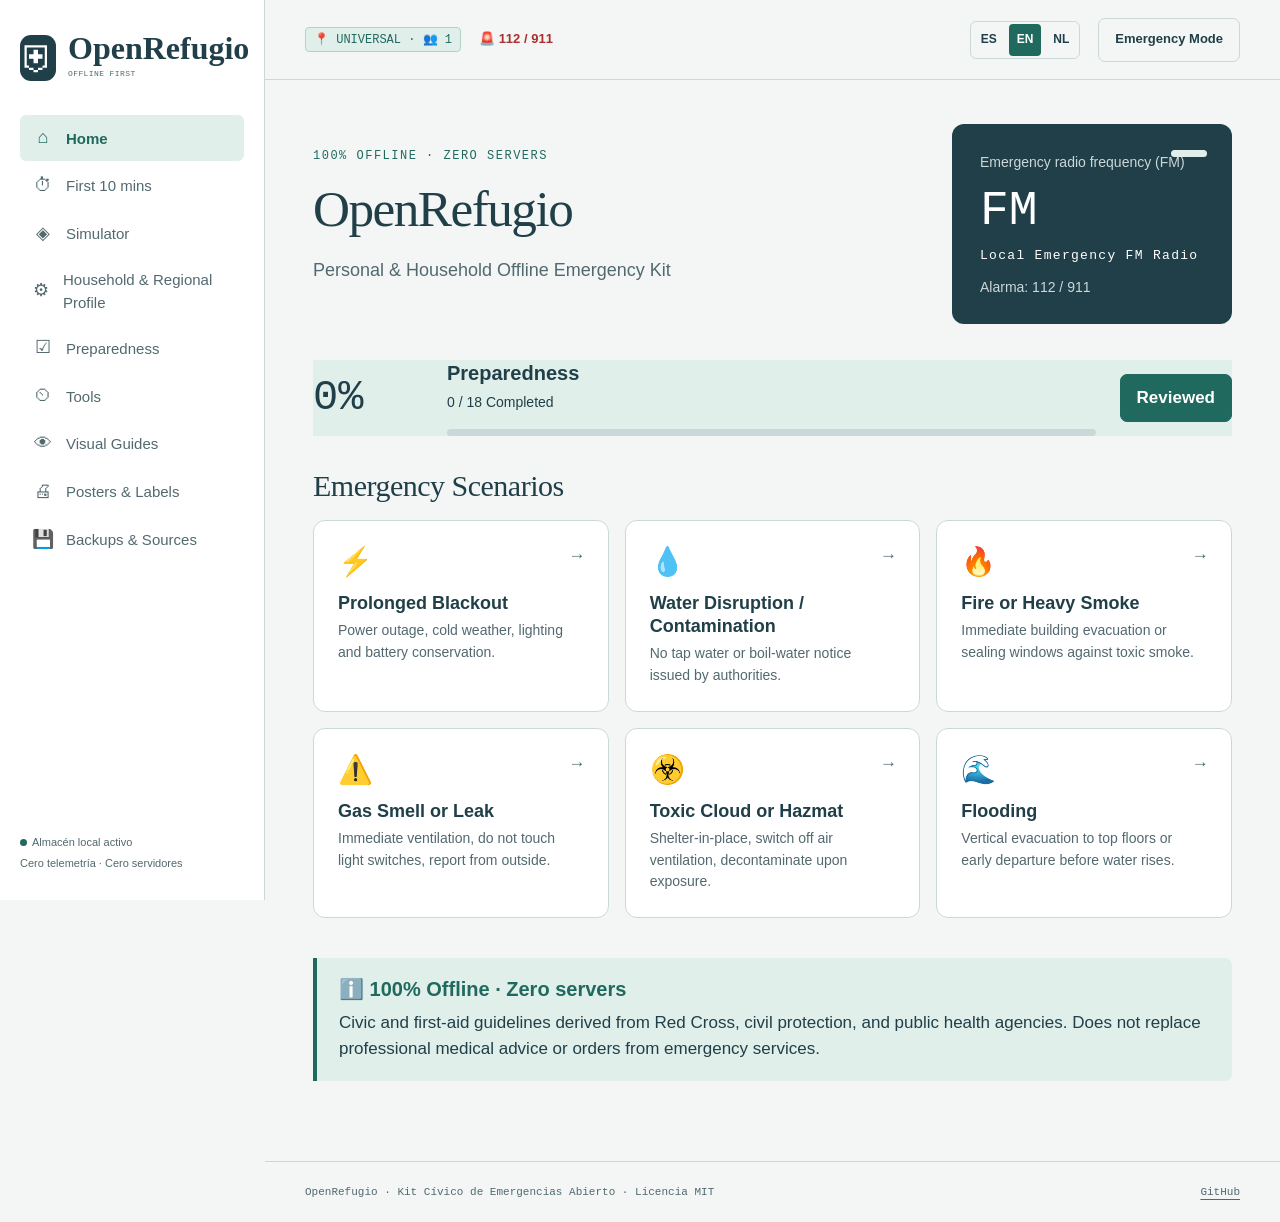
==== index.html @ eb7a2e1f "feat: initial commit for OpenRefugio offline emergency kit" ====
<!DOCTYPE html>
<html lang="es">
<head>
  <meta charset="UTF-8">
  <meta name="viewport" content="width=device-width, initial-scale=1.0">
  <meta name="description" content="OpenRefugio · Kit Personal y Familiar de Emergencias Offline. 100% estático, seguro y sin servidores.">
  <title>OpenRefugio · Kit de Emergencias Offline</title>
  <link rel="stylesheet" href="styles.css">
  <link rel="icon" type="image/svg+xml" href="icon.svg">
  <link rel="apple-touch-icon" href="icon-180.png">
  <link rel="manifest" href="manifest.webmanifest">
</head>
<body>
  <div class="sidebar">
    <a href="#inicio" class="brand">
      <div class="brand-icon">⛨</div>
      <div>
        <strong>OpenRefugio</strong>
        <small>OFFLINE FIRST</small>
      </div>
    </a>

    <nav id="navigation" aria-label="Navegación principal"></nav>

    <div class="sidebar-bottom">
      <div><span class="local-dot"></span>Almacén local activo</div>
      <small>Cero telemetría · Cero servidores</small>
    </div>
  </div>

  <div class="workspace">
    <header class="topbar" id="topbar"></header>
    <main id="main" role="main"></main>
    <footer>
      <div>OpenRefugio · Kit Cívico de Emergencias Abierto · Licencia MIT</div>
      <div><a href="https://github.com/zaswear/open-refugio" target="_blank" rel="noopener">GitHub</a></div>
    </footer>
  </div>

  <script src="i18n.js"></script>
  <script src="profile.js"></script>
  <script src="content.js"></script>
  <script src="herramientas.js"></script>
  <script src="app.js"></script>
  <script>
    if ('serviceWorker' in navigator) {
      window.addEventListener('load', () => {
        navigator.serviceWorker.register('sw.js').catch(() => {});
      });
    }
  </script>
</body>
</html>
---- styles.css ----
:root{--paper:#f3f6f5;--white:#fff;--ink:#203f49;--muted:#526970;--line:#cbd8d9;--teal:#20695e;--mint:#e1efea;--red:#aa302f;--red-bg:#fff0ed;--amber:#805413;--amber-bg:#fff5df;--radius:12px;--body:Calibri,'Segoe UI',Arial,sans-serif;--display:Georgia,'Times New Roman',serif;--mono:Consolas,'Courier New',monospace}
*{box-sizing:border-box}body{margin:0;background:var(--paper);color:var(--ink);font:17px/1.55 var(--body)}a{color:var(--teal);text-underline-offset:4px}button,input,select,textarea{font:inherit}button,a,input,select,textarea{-webkit-tap-highlight-color:transparent}button{cursor:pointer}button,a.button{min-height:44px;border:1px solid var(--line);border-radius:7px;padding:10px 16px;background:var(--white);color:var(--ink);text-decoration:none;font-weight:600}button:hover,a.button:hover{border-color:var(--teal);background:var(--mint)}:focus-visible{outline:3px solid var(--teal);outline-offset:4px}input,select,textarea{width:100%;min-height:46px;padding:10px 12px;border:1px solid var(--line);border-radius:7px;background:var(--white);color:var(--ink)}input[type=checkbox]{width:23px;min-height:23px;height:23px;accent-color:var(--teal);flex-shrink:0}input[type=file]{max-width:100%}textarea{resize:vertical;min-height:90px}label{display:block;font-size:15px;font-weight:600}small,.muted{color:var(--muted)}small{font-size:14px}h1,h2,h3,p{margin-top:0}h1{font:normal clamp(36px,4vw,56px)/1.08 var(--display);letter-spacing:-1.5px;margin-bottom:20px}h2{font:normal 30px/1.2 var(--display);letter-spacing:-.5px}h3{font-size:20px;line-height:1.3}p{margin-bottom:16px}li{margin-bottom:8px}ul,ol{padding-left:25px}.sidebar{position:fixed;inset:0 auto 0 0;width:265px;padding:28px 20px;background:var(--white);border-right:1px solid var(--line);display:flex;flex-direction:column;overflow:auto}.brand{display:flex;gap:12px;align-items:center;text-decoration:none;color:var(--ink);font:32px/1 var(--display);margin:4px 0 30px}.brand-icon{display:grid;place-items:center;background:var(--ink);color:var(--white);border-radius:11px;width:46px;height:46px;font:36px var(--body)}.brand small{display:block;font:8px/2.4 var(--mono);letter-spacing:.4px;white-space:nowrap}.mode-switch{display:flex;background:var(--paper);border:1px solid var(--line);border-radius:8px;padding:4px;margin-bottom:24px}.mode-switch button{font-size:13px;padding:7px 8px;flex:1;border:0;background:transparent;min-height:44px}.mode-switch button[aria-pressed=true]{background:var(--ink);color:var(--white)}.search-label{font-size:12px;color:var(--muted);margin-bottom:6px}#search{font-size:14px;margin-bottom:20px}.nav-label{font:11px var(--mono);letter-spacing:1.5px;color:var(--muted);margin:18px 12px 8px}.nav-link{display:flex;gap:12px;align-items:center;min-height:44px;padding:9px 12px;margin:2px 0;color:var(--muted);text-decoration:none;font-size:15px;border-radius:6px}.nav-link .symbol{font-size:18px;width:22px;text-align:center}.nav-link[aria-current=page]{color:var(--teal);background:var(--mint);font-weight:700}.nav-link:hover{background:var(--paper)}.sidebar-bottom{margin-top:auto;padding-top:30px;font-size:11px;color:var(--muted)}.sidebar-bottom small{display:block;font-size:11px;margin-top:4px}.local-dot{width:7px;height:7px;background:var(--teal);border-radius:50%;display:inline-block;margin-right:5px}.workspace{margin-left:265px}.topbar{height:80px;padding:0 40px;display:flex;justify-content:space-between;align-items:center;border-bottom:1px solid var(--line);font-size:13px;gap:12px}.topbar>div{display:flex;gap:18px;align-items:center}.quiet{background:transparent;font-size:13px}.call{display:inline-flex;align-items:center;min-height:44px;font-weight:700;color:var(--red);text-decoration:none;padding:11px 0;white-space:nowrap}main{max-width:1240px;min-height:80vh;padding:44px 48px 60px;margin:auto}.eyebrow{font:12px/1.5 var(--mono);letter-spacing:1.5px;text-transform:uppercase;color:var(--teal);margin-bottom:16px}.intro{max-width:660px;font-size:18px;color:var(--muted)}.hero{display:grid;grid-template-columns:minmax(0,1fr) 280px;gap:40px;align-items:center;margin-bottom:36px}.signal{background:var(--ink);color:var(--white);padding:25px 28px;border-radius:var(--radius);position:relative}.signal small{color:var(--line)}.signal strong{display:block;font:48px/1.1 var(--mono);margin:10px 0}.signal .frequency{font:13px var(--mono);letter-spacing:1.3px}.signal p{font-size:14px;margin:14px 0 0;color:var(--line)}.signal:before{content:'';position:absolute;width:36px;height:7px;top:26px;right:25px;background:var(--mint);border-radius:4px}.emergency-strip{display:flex;gap:24px;align-items:center;justify-content:space-between;background:var(--red-bg);border:1px solid #e5bcb4;border-radius:var(--radius);padding:24px;margin-bottom:34px}.emergency-strip h3{color:var(--red);margin-bottom:6px}.emergency-strip p{margin:0;font-size:15px}.primary,a.primary{background:var(--teal);border-color:var(--teal);color:var(--white)}.primary:hover,a.primary:hover{background:var(--ink);color:var(--white)}.danger-button,a.danger-button{background:var(--red);border-color:var(--red);color:var(--white);white-space:nowrap}.section-title{display:flex;justify-content:space-between;align-items:baseline;gap:20px;margin:32px 0 16px}.section-title h2{margin:0}.grid{display:grid;grid-template-columns:repeat(3,minmax(0,1fr));gap:16px}.grid.two{grid-template-columns:repeat(2,minmax(0,1fr))}.panel{background:var(--white);border:1px solid var(--line);border-radius:var(--radius);padding:24px;margin-bottom:20px;min-width:0}.grid .panel{margin:0}.scenario{display:block;text-decoration:none;color:var(--ink);min-height:152px;position:relative;transition:background .15s}.scenario:hover{background:var(--mint);border-color:var(--teal)}.scenario .symbol{display:block;font:28px var(--body);margin-bottom:14px}.scenario h3{font-size:18px;margin-bottom:5px}.scenario p{color:var(--muted);font-size:14px;margin:0;padding-right:10px}.scenario .arrow{position:absolute;top:22px;right:22px;color:var(--muted)}.readiness{display:grid;grid-template-columns:110px minmax(0,1fr) auto;align-items:center;gap:24px;background:var(--mint);border-color:#b3d1c7}.readiness strong{font:42px/1 var(--mono)}.readiness h3{margin:0 0 6px}.readiness p{font-size:14px;margin:0}.progress{height:7px;background:var(--line);border-radius:4px;overflow:hidden;margin-top:15px}.progress span{height:100%;display:block;background:var(--teal)}.actions{display:flex;gap:10px;align-items:center;flex-wrap:wrap;margin-top:20px}.warning{padding:18px 22px;border-left:4px solid var(--red);background:var(--red-bg);margin:20px 0;border-radius:0 7px 7px 0}.warning h3{color:var(--red);margin-bottom:8px}.warning p:last-child{margin:0}.info{background:var(--mint);border-left-color:var(--teal)}.info h3{color:var(--teal)}.amber{background:var(--amber-bg);border-left-color:var(--amber)}.steps{list-style:none;padding:0;counter-reset:step}.steps li{display:flex;gap:20px;padding:18px 0;border-bottom:1px solid var(--line);counter-increment:step;align-items:flex-start}.steps li:before{content:counter(step,decimal-leading-zero);font:22px var(--mono);color:var(--teal);width:35px;flex-shrink:0}.steps strong{display:block;margin-bottom:5px}.steps p{margin:0}.checkrow{display:flex;gap:14px;padding:14px 0;border-bottom:1px solid var(--line);font-weight:400;align-items:flex-start;cursor:pointer}.checkrow:last-child{border:0}.checkrow strong{display:block;font-weight:600}.checkrow small{display:block;font-weight:400}.checked strong{text-decoration:line-through;color:var(--muted)}.form-grid{display:grid;grid-template-columns:repeat(3,minmax(0,1fr));gap:20px}.field small{display:block;margin-top:5px}.field label{margin-bottom:6px}.wide{grid-column:1/-1}.stat{font:36px var(--mono);margin-bottom:7px}.stat small{font:15px var(--body)}.resource-line{display:flex;align-items:center;justify-content:space-between;gap:15px;border-bottom:1px solid var(--line);padding:12px 0}.resource-line:last-child{border:0}.resource-line strong{font-family:var(--mono)}.empty{padding:24px;background:var(--paper);border:1px dashed var(--line);border-radius:7px}.tag{display:inline-block;font:11px var(--mono);padding:5px 8px;border:1px solid var(--line);border-radius:4px;margin:0 5px 5px 0}.timeline{border-left:2px solid var(--line);padding-left:25px}.timeline>div{padding:0 0 25px;position:relative}.timeline>div:before{content:'';position:absolute;left:-31px;top:6px;height:10px;width:10px;border-radius:50%;background:var(--teal)}.timeline h3{margin-bottom:7px}.timeline p{margin:0}.source{font-size:13px;color:var(--muted);margin:20px 0 0}.source a{overflow-wrap:anywhere}details{background:var(--white);border:1px solid var(--line);border-radius:8px;margin:12px 0}summary{padding:18px 22px;font-weight:700;cursor:pointer;min-height:52px}details .detail{padding:0 22px 22px}details .detail p:last-child{margin:0}.phrase{padding:17px 0;border-bottom:1px solid var(--line)}.phrase strong{display:block;font-size:22px}.phrase span{display:block;color:var(--muted)}.phrase small{font-size:15px}.message{font:17px/1.8 var(--mono);background:var(--paper);padding:20px;border-radius:7px;overflow-wrap:anywhere}table{width:100%;border-collapse:collapse;font-size:15px}th,td{text-align:left;border-bottom:1px solid var(--line);padding:12px 8px;overflow-wrap:anywhere}.table-wrap{overflow:auto}footer{display:flex;justify-content:space-between;flex-wrap:wrap;gap:18px;border-top:1px solid var(--line);padding:24px 40px;font:11px var(--mono);color:var(--muted)}footer a{color:var(--muted)}.notice{position:fixed;bottom:20px;left:50%;transform:translateX(-50%);max-width:calc(100% - 30px);padding:16px 24px;background:var(--ink);color:var(--white);border-radius:8px;box-shadow:0 5px 20px #203f4930;z-index:100;font-size:15px}.skip{position:fixed;top:-100px;left:20px;z-index:200;background:white;padding:15px}.skip:focus{top:10px}[hidden]{display:none!important}body.emergency main{font-size:21px}body.emergency .steps{font-size:23px}body.emergency .scenario h3{font-size:23px}body.emergency .scenario{min-height:180px}body.emergency .mode-switch button[aria-pressed=true]{background:var(--red)}.contact-card h3{margin-bottom:6px}.contact-card p{white-space:pre-wrap;overflow-wrap:anywhere}.contact-card a{font-family:var(--mono)}
@media(min-width:1500px){main{padding-top:60px}.grid{gap:20px}}
@media(max-width:1100px){.sidebar{width:230px;padding:24px 15px}.workspace{margin-left:230px}main{padding:32px 28px}.hero{grid-template-columns:1fr 220px;gap:22px}.signal{padding:22px}.topbar{padding:0 28px}.form-grid{grid-template-columns:repeat(2,minmax(0,1fr))}.grid{grid-template-columns:repeat(2,minmax(0,1fr))}.readiness{grid-template-columns:90px 1fr}.readiness .button{grid-column:2}.emergency-strip{align-items:flex-start}}
@media(max-width:760px){.sidebar{position:relative;width:100%;padding:20px;overflow:visible;border-right:0;border-bottom:1px solid var(--line)}.brand{margin:0 0 20px}.sidebar-bottom{display:none}.mode-switch{position:absolute;right:18px;top:23px;margin:0;max-width:220px}.search-label{margin-top:8px}#search{margin-bottom:10px}#navigation{display:flex;overflow:auto;gap:6px;padding:4px 0;max-width:100%}.nav-label{display:none}.nav-link{white-space:nowrap;flex-shrink:0;border:1px solid var(--line);font-size:14px;padding:7px 10px}.workspace{margin:0}.topbar{height:auto;min-height:64px;padding:12px 20px;flex-wrap:wrap}.topbar>div{gap:14px}.topbar .quiet{font-size:12px;padding:7px 10px}main{padding:30px 20px 40px}.hero{grid-template-columns:1fr;gap:20px}.signal{display:grid;grid-template-columns:1fr auto;gap:0 20px}.signal strong{grid-column:2;grid-row:1/4;margin:12px 0;font-size:36px}.signal:before{display:none}.signal p{grid-column:1/-1;margin-top:10px}.emergency-strip{display:block;padding:20px}.emergency-strip .button{display:inline-block;margin-top:18px}.grid,.grid.two{grid-template-columns:1fr 1fr;gap:12px}.scenario{padding:19px;min-height:180px}.panel{padding:20px}.form-grid{grid-template-columns:1fr 1fr;gap:15px}.readiness{gap:14px}.section-title{align-items:flex-start}.section-title small{font-size:12px}.section-title h2{font-size:26px}footer{padding:24px 20px}.intro{font-size:17px}body.emergency .grid{grid-template-columns:1fr}.actions .button{flex-grow:1;text-align:center}}
@media(max-width:440px){.mode-switch{position:static;max-width:none;margin-bottom:14px}.sidebar .brand{margin-bottom:16px}.form-grid{grid-template-columns:1fr}.grid.two{grid-template-columns:1fr}.hero h1{font-size:40px}.readiness{grid-template-columns:75px 1fr}.topbar #breadcrumb{display:none}.topbar>div{width:100%;justify-content:space-between}.grid .scenario p{font-size:13px}.grid .scenario h3{font-size:17px}}
@media(prefers-reduced-motion:reduce){*{transition:none!important;scroll-behavior:auto!important}}
@media print{body{background:white;color:#000;font-size:12pt}.sidebar,.topbar,footer,.actions,.notice,.skip,.no-print{display:none!important}.workspace{margin:0}main{padding:0;max-width:none;min-height:0}.grid,.grid.two,.hero{display:block}.panel,.signal,.warning{background:white;color:#000;border:1px solid #777;break-inside:avoid;margin:10px 0}.signal p,.signal small{color:#000}h1{font-size:30pt}h2{font-size:20pt}details .detail{display:block}details{break-inside:avoid}a{color:#000}input,textarea{border:1px solid #777}.checkrow input{appearance:none}.checkrow input:after{content:'☐'}.checkrow input:checked:after{content:'☑'}body.emergency main{font-size:12pt}}

/* Mapa vectorial local. No captura el scroll táctil ni requiere librerías. */
.map-toolbar{display:flex;flex-wrap:wrap;gap:8px;align-items:center;margin-bottom:16px}.map-toolbar label{margin-left:8px}.map-toolbar select{width:auto;max-width:100%}.map-canvas{overflow:hidden;border:1px solid var(--line);border-radius:8px;background:var(--paper);aspect-ratio:1.36}.map-canvas svg{display:block;width:100%;height:100%}.map-street-labels text{font:10px var(--body);fill:var(--muted);paint-order:stroke;stroke:var(--paper);stroke-width:3;stroke-linejoin:round}.map-poi-label{font:600 14px var(--body);fill:var(--ink);paint-order:stroke;stroke:var(--white);stroke-width:4;stroke-linejoin:round}.map-north{font:20px var(--mono);fill:var(--ink)}.map-toolbar button[aria-pressed=true]{background:var(--teal);color:var(--white)}
@media(max-width:760px){.map-canvas{aspect-ratio:1}.map-toolbar{gap:6px}.map-toolbar button{font-size:14px;padding:9px 12px}.map-canvas .map-poi-label{font-size:17px}}
@media print{.map-canvas{max-height:180mm;break-inside:avoid}.map-toolbar{display:none}.map-canvas svg{width:100%}}


/* Centro de control y accesibilidad avanzada */
.readiness-grid{display:grid;grid-template-columns:repeat(4,minmax(0,1fr));gap:10px;margin-top:20px}.readiness-chip{border:1px solid var(--line);padding:12px;border-radius:7px;color:var(--muted)}.readiness-chip b{margin-right:7px}.readiness-chip.done{background:var(--mint);color:var(--ink);border-color:var(--teal)}.inventory-row{display:grid;grid-template-columns:minmax(0,1fr) auto auto;gap:12px;align-items:center;padding:13px 0;border-bottom:1px solid var(--line)}.inventory-row small{display:block}.tag.expired{color:var(--red);border-color:var(--red);background:var(--red-bg)}.qr-output svg{display:block;max-width:420px;width:100%;height:auto;background:#fff;padding:12px;margin:20px 0}.qr-output path{fill:#000}.high-contrast{--paper:#fff;--white:#fff;--ink:#000;--muted:#222;--line:#444;--teal:#005c4b;--mint:#e5fff8;--red:#850000;--red-bg:#fff0f0}.high-contrast button,.high-contrast input,.high-contrast select,.high-contrast textarea{border-width:2px}.simple-language .source,.simple-language .muted,.simple-language small{display:none}.simple-language .panel{padding:28px}.simple-language main{max-width:950px}html[data-font=large]{font-size:112.5%}html[data-font=xlarge]{font-size:125%}html[data-font=large] body,html[data-font=xlarge] body{font-size:1rem}.print-section-picker{display:flex;gap:8px;flex-wrap:wrap}
@media(max-width:760px){.readiness-grid{grid-template-columns:1fr 1fr}.inventory-row{grid-template-columns:1fr auto}.inventory-row button{grid-column:1/-1}.qr-output svg{max-width:100%}}
@media print{.readiness-grid{grid-template-columns:repeat(4,1fr)}.qr-output svg{max-width:70mm}}


/* Navegación progresiva: seis áreas, contexto, favoritos y recientes. */
.area-nav-link{align-items:flex-start;padding:12px}.area-nav-link>span:last-child{min-width:0}.area-nav-link strong{display:block;color:inherit;font-size:15px}.area-nav-link small{display:block;font-size:11px;line-height:1.35;margin-top:2px;font-weight:400}.all-content-link{display:flex;justify-content:space-between;margin:14px 10px;padding:12px 2px;border-top:1px solid var(--line);color:var(--muted);font-size:13px;text-decoration:none}.area-grid{display:grid;grid-template-columns:repeat(3,minmax(0,1fr));gap:12px;margin-bottom:28px}.area-tile{display:grid;grid-template-columns:38px 1fr;gap:2px 12px;align-items:start;border:1px solid var(--line);border-radius:var(--radius);padding:18px;text-decoration:none;color:var(--ink);background:var(--white)}.area-tile:hover{border-color:var(--teal);background:var(--mint)}.area-tile>span{grid-row:1/3;font-size:25px;color:var(--teal)}.area-tile strong{font-size:17px}.area-tile small{line-height:1.35}.area-hero{display:flex;align-items:center;justify-content:space-between;gap:20px;background:var(--ink);color:var(--white);border-radius:var(--radius);padding:20px 24px;margin:26px 0}.area-hero>div{display:flex;align-items:center;gap:14px}.area-hero p{margin:0}.area-hero-icon{font-size:32px}.area-featured{display:grid;grid-template-columns:repeat(3,minmax(0,1fr));gap:12px}.area-card{display:grid;grid-template-columns:auto 1fr auto;gap:12px;align-items:center;padding:18px;border:1px solid var(--line);border-radius:8px;color:var(--ink);text-decoration:none;min-height:112px}.area-card:hover,.content-row:hover{background:var(--mint);border-color:var(--teal)}.area-card-icon{display:grid;place-items:center;width:34px;height:34px;border-radius:50%;background:var(--mint);color:var(--teal);font-size:19px;flex:none}.area-card strong,.content-row strong{display:block}.area-card small,.content-row small{display:block;line-height:1.35;margin-top:3px}.area-card-arrow{color:var(--teal);font-size:20px}.content-list,.scenario-list{display:grid;grid-template-columns:1fr 1fr;gap:0 22px}.content-row{display:grid;grid-template-columns:auto minmax(0,1fr) auto;gap:12px;align-items:center;padding:14px 8px;border-bottom:1px solid var(--line);color:var(--ink);text-decoration:none}.quick-strip{display:flex;align-items:center;gap:8px;flex-wrap:wrap;margin:12px 0}.quick-strip>strong{font-size:13px;margin-right:4px}.quick-strip a{display:inline-block;padding:7px 10px;border:1px solid var(--line);border-radius:20px;text-decoration:none;background:var(--white);font-size:13px}.page-context{display:flex;align-items:center;gap:8px;color:var(--muted);font-size:13px;margin-bottom:14px;flex-wrap:wrap}.page-context a{text-decoration:none}.page-context button{min-height:34px;padding:5px 10px;margin-left:auto;font-size:12px}.related-links{display:flex;gap:10px;align-items:center;flex-wrap:wrap;border-top:1px solid var(--line);margin-top:36px;padding-top:20px;font-size:13px}.related-links a{padding:7px 10px;background:var(--white);border:1px solid var(--line);border-radius:18px;text-decoration:none}.mobile-tabs,.mobile-sheet{display:none}
@media(max-width:900px){.area-grid,.area-featured{grid-template-columns:1fr 1fr}.content-list,.scenario-list{grid-template-columns:1fr}}
@media(max-width:760px){body{padding-bottom:72px}.sidebar #navigation{display:none}.sidebar .search-label,#search{display:block}.area-grid,.area-featured{grid-template-columns:1fr}.area-hero{align-items:flex-start}.area-hero .button{white-space:nowrap}.organized-home{margin-top:24px}.mobile-tabs{position:fixed;display:grid;grid-template-columns:repeat(5,1fr);left:0;right:0;bottom:0;z-index:140;background:var(--white);border-top:1px solid var(--line);padding:6px max(4px,env(safe-area-inset-right)) calc(6px + env(safe-area-inset-bottom)) max(4px,env(safe-area-inset-left));box-shadow:0 -8px 22px #203f4914}.mobile-tabs a,.mobile-tabs button{display:flex;flex-direction:column;justify-content:center;align-items:center;min-width:0;min-height:54px;padding:4px;border:0;background:transparent;color:var(--ink);font-size:11px;text-decoration:none}.mobile-tabs span{font-size:18px;line-height:1.1}.mobile-sheet{display:block;position:fixed;left:12px;right:12px;bottom:76px;z-index:150;background:var(--white);border:1px solid var(--line);border-radius:16px;padding:14px;box-shadow:0 15px 45px #203f4940}.mobile-sheet[hidden]{display:none}.mobile-sheet-head{display:flex;align-items:center;justify-content:space-between;padding:4px 4px 10px}.mobile-sheet-head button{min-height:40px;padding:5px 12px}.mobile-sheet>a{display:grid;grid-template-columns:32px 1fr;gap:1px 10px;padding:13px 8px;border-top:1px solid var(--line);text-decoration:none;color:var(--ink)}.mobile-sheet>a>span{grid-row:1/3;font-size:21px}.mobile-sheet>a small{line-height:1.3}.page-context button{margin-left:0}.related-links{align-items:flex-start}.content-row{padding-left:0;padding-right:0}}
@media(max-width:440px){.area-hero{display:block}.area-hero .button{display:inline-block;margin-top:16px}.area-tile{padding:15px}.mobile-tabs a,.mobile-tabs button{font-size:10px}}
@media print{.organized-home,.area-hero,.related-links,.mobile-tabs,.mobile-sheet{display:none!important}}

.official-shelter-status{display:flex;justify-content:space-between;gap:15px;align-items:center;padding:14px 16px;margin-bottom:18px;border:1px solid var(--amber);border-radius:8px;background:var(--amber-bg)}.official-shelter-status strong{color:var(--amber)}.official-shelter-status span{font:12px var(--mono);white-space:nowrap}@media(max-width:600px){.official-shelter-status{display:block}.official-shelter-status span{display:block;margin-top:5px}}


/* Guías visuales raster: imágenes locales WebP, nunca recursos remotos. */
.raster-guide-grid{display:grid;grid-template-columns:repeat(3,minmax(0,1fr));gap:18px}.raster-guide{background:var(--white);border:1px solid var(--line);border-radius:var(--radius);overflow:hidden;break-inside:avoid}.raster-guide img{display:block;width:100%;height:auto;aspect-ratio:1;object-fit:cover;background:#f5f0e7}.raster-guide>div{padding:18px}.raster-guide h3{margin:8px 0}.raster-guide p{font-size:14px}.guide-dont{padding-top:11px;border-top:1px solid var(--line);color:var(--red)}.raster-guide-grid.contextual{grid-template-columns:repeat(auto-fit,minmax(220px,1fr))}.context-raster-guides .raster-guide>div{padding:14px}.context-raster-guides .raster-guide p{font-size:13px}@media(max-width:900px){.raster-guide-grid{grid-template-columns:repeat(2,minmax(0,1fr))}}@media(max-width:520px){.raster-guide-grid,.raster-guide-grid.contextual{grid-template-columns:1fr}.raster-guide{display:grid;grid-template-columns:120px minmax(0,1fr)}.raster-guide img{height:100%;min-height:150px}.raster-guide>div{padding:14px}}@media print{.raster-guide-grid{grid-template-columns:repeat(2,1fr);gap:8mm}.raster-guide img{max-height:65mm}.raster-guide>div{padding:4mm}.context-raster-guides{display:none!important}}

/* Carteles A4 y etiquetas térmicas */
.poster-controls{display:grid;grid-template-columns:1.2fr 1fr 1fr;gap:18px}.poster-preview{margin:28px auto 20px;max-width:820px}.poster-preview-label{display:flex;justify-content:space-between;font:12px var(--mono);letter-spacing:1px;color:var(--muted);margin-bottom:8px}.print-poster{--poster-accent:#20695e;background:#fff;color:#111;border:2px solid #111;overflow:hidden;display:grid;grid-template-columns:1fr;grid-template-rows:60% 1fr;width:100%;aspect-ratio:210/297;box-shadow:0 10px 35px #203f4920}.poster-visual{min-width:0;background:#e8efec;display:grid;place-items:center;overflow:hidden;border-bottom:3px solid var(--poster-accent)}.poster-visual img{width:100%;height:100%;object-fit:contain;object-position:center}.poster-copy{padding:3.5% 5% 4%;display:flex;flex-direction:column;min-width:0}.poster-language{padding:0 0 4%;margin:0 0 4%;border-bottom:2px solid #111}.poster-language>span{display:block;font:700 12px var(--mono);letter-spacing:1.5px;text-transform:uppercase;margin-bottom:10px;color:var(--poster-accent)}.poster-language h2{font:900 clamp(24px,3vw,45px)/.98 var(--body);letter-spacing:-1.5px;margin:0 0 14px;text-transform:uppercase}.poster-language p{font-size:clamp(14px,1.45vw,21px);line-height:1.3;margin:0 0 10px}.poster-language strong{font-size:clamp(13px,1.2vw,18px);line-height:1.3}.poster-language:last-of-type{border-bottom:0}.poster-footer{margin-top:auto;border-top:3px solid #111;padding-top:10px;display:flex;justify-content:space-between;gap:14px;font:11px/1.25 var(--mono);color:#111}.poster-red{--poster-accent:#9f2424}.poster-amber{--poster-accent:#78500d}.poster-mono .poster-visual img,.poster-small .poster-visual img,.poster-large .poster-visual img{filter:grayscale(1) contrast(1.6)}.poster-mono{--poster-accent:#000}.poster-columns .poster-copy{display:grid;grid-template-columns:repeat(3,1fr);gap:6mm;align-content:start}.poster-columns .poster-language{border:0;margin:0;padding:0}.poster-columns .poster-footer{grid-column:1/-1}.poster-a4h{aspect-ratio:297/210;grid-template-columns:70.7% 1fr;grid-template-rows:1fr}.poster-a4h .poster-visual{border-bottom:0;border-right:3px solid var(--poster-accent)}.poster-a4h .poster-language h2{font-size:clamp(18px,2.4vw,36px)}.poster-a4h .poster-language p{font-size:clamp(12px,1.2vw,17px)}.poster-a4h .poster-language strong{font-size:clamp(11px,1.05vw,15px)}.poster-large{aspect-ratio:101.6/152.4;grid-template-rows:50% 1fr}.poster-large .poster-copy{padding:3mm 4mm}.poster-large .poster-language>span{font-size:clamp(6px,.9vw,10px);margin-bottom:2px}.poster-large .poster-language h2{font-size:clamp(14px,2.6vw,34px);line-height:1;letter-spacing:-.5px;margin-bottom:4px}.poster-large .poster-language p{font-size:clamp(9px,1.5vw,17px);font-weight:700;line-height:1.15;margin:0 0 4px}.poster-large .poster-language strong{font-size:clamp(8px,1.2vw,14px);font-weight:800}.poster-large .poster-footer{padding-top:3px;border-top:1px solid #000;font-size:clamp(6px,.7vw,9px)}.poster-small{grid-template-columns:39% 61%;box-shadow:0 5px 20px #203f4920}.poster-small .poster-visual{border-bottom:0;border-right:2px solid var(--poster-accent)}.poster-small .poster-copy{padding:4%}.poster-small .poster-language{border:0;margin:0;padding:0}.poster-small .poster-language>span{font-size:clamp(6px,.9vw,10px);margin-bottom:2px;color:#000}.poster-small .poster-language h2{font-size:clamp(12px,2.4vw,26px);line-height:.95;letter-spacing:-.5px;margin-bottom:4px}.poster-small .poster-language p{font-size:clamp(8px,1.25vw,13px);font-weight:700;line-height:1.05;margin:0}.poster-small .poster-language strong{display:none}.poster-small .poster-footer{padding-top:3px;border-top:1px solid #000;font-size:clamp(5px,.7vw,8px)}.poster-small .poster-footer span{display:none}.poster-tiny .poster-footer{display:none}#poster-print-root[data-mode=all] .print-poster{margin-bottom:24px}
@media(max-width:760px){.poster-controls{grid-template-columns:1fr}.print-poster{grid-template-columns:1fr;grid-template-rows:auto 1fr;aspect-ratio:auto}.poster-a4 .poster-visual,.poster-large .poster-visual{aspect-ratio:1.45}.poster-a4h{grid-template-columns:1fr;grid-template-rows:auto 1fr}.poster-a4h .poster-visual{aspect-ratio:1.6;border-right:0;border-bottom:3px solid var(--poster-accent)}.poster-columns .poster-copy{grid-template-columns:1fr}.poster-copy{padding:24px}.poster-language h2{font-size:28px}.poster-language p{font-size:16px}.poster-small{grid-template-columns:39% 61%}.poster-small .poster-visual{aspect-ratio:auto}.poster-small .poster-copy{padding:4%}.poster-small .poster-language h2{font-size:clamp(12px,4.2vw,18px)}.poster-small .poster-language p{font-size:clamp(8px,2.4vw,11px)}}
@media print{body.poster-printing{padding-bottom:0!important}body.poster-printing .sidebar,body.poster-printing .topbar,body.poster-printing .workspace>footer,body.poster-printing #main>*:not(.poster-preview),body.poster-printing .poster-preview>.poster-preview-label{display:none!important}body.poster-printing .workspace,body.poster-printing main{margin:0!important;padding:0!important;width:auto!important;max-width:none!important}body.poster-printing .poster-preview{margin:0!important;max-width:none!important}body.poster-printing #poster-print-root{display:block!important}body.poster-printing .print-poster{box-shadow:none;border:0;break-after:page;page-break-after:always}body.poster-printing .print-poster:last-child{break-after:auto;page-break-after:auto}body.poster-printing .poster-copy{padding:6mm}body.poster-printing .poster-language h2{font-size:28pt}body.poster-printing .poster-language p{font-size:13pt}body.poster-printing .poster-language strong{font-size:11pt}body.poster-printing .print-poster:not(.poster-tiny) .poster-footer{display:flex!important}body.poster-printing .poster-tiny .poster-footer{display:none!important}body.poster-printing .poster-a4h .poster-language h2{font-size:20pt}body.poster-printing .poster-a4h .poster-language p{font-size:11pt}body.poster-printing .poster-a4h .poster-language strong{font-size:9.5pt}body.poster-printing .poster-a4.poster-columns .poster-copy{padding:5mm 6mm;gap:6mm}body.poster-printing .poster-a4.poster-columns .poster-language h2{font-size:24pt}body.poster-printing .poster-a4.poster-columns .poster-language p{font-size:12pt}body.poster-printing .poster-a4.poster-columns .poster-language strong{font-size:11pt}body.poster-printing .poster-large .poster-copy{padding:3mm;gap:3mm}body.poster-printing .poster-large .poster-language>span{font-size:8pt}body.poster-printing .poster-large .poster-language h2{font-size:18pt}body.poster-printing .poster-large .poster-language p{font-size:12pt;font-weight:700}body.poster-printing .poster-large .poster-language strong{font-size:12pt;font-weight:800}body.poster-printing .poster-large .poster-footer{font-size:7pt}body.poster-printing .poster-small{grid-template-columns:39% 61%}body.poster-printing .poster-small .poster-copy{padding:1.5mm}body.poster-printing .poster-small .poster-language>span{font-size:var(--ps-span,7pt);margin-bottom:1mm}body.poster-printing .poster-small .poster-language h2{font-size:var(--ps-title,13pt);margin-bottom:1mm}body.poster-printing .poster-small .poster-language p{font-size:var(--ps-p,8.5pt);font-weight:700}body.poster-printing .poster-small .poster-footer{font-size:var(--ps-foot,6pt);padding-top:.7mm}}

/* Language Selector & Profile Styling */
.lang-picker{display:flex;gap:4px;background:var(--paper);border:1px solid var(--line);border-radius:6px;padding:2px}
.lang-btn{font-size:12px;font-weight:700;padding:4px 8px;border:0;background:transparent;border-radius:4px;min-height:32px;cursor:pointer}
.lang-btn[aria-pressed=true]{background:var(--teal);color:var(--white)}
.profile-badge{display:inline-flex;align-items:center;gap:6px;font:12px var(--mono);background:var(--mint);color:var(--teal);padding:4px 8px;border-radius:4px;border:1px solid #b3d1c7}
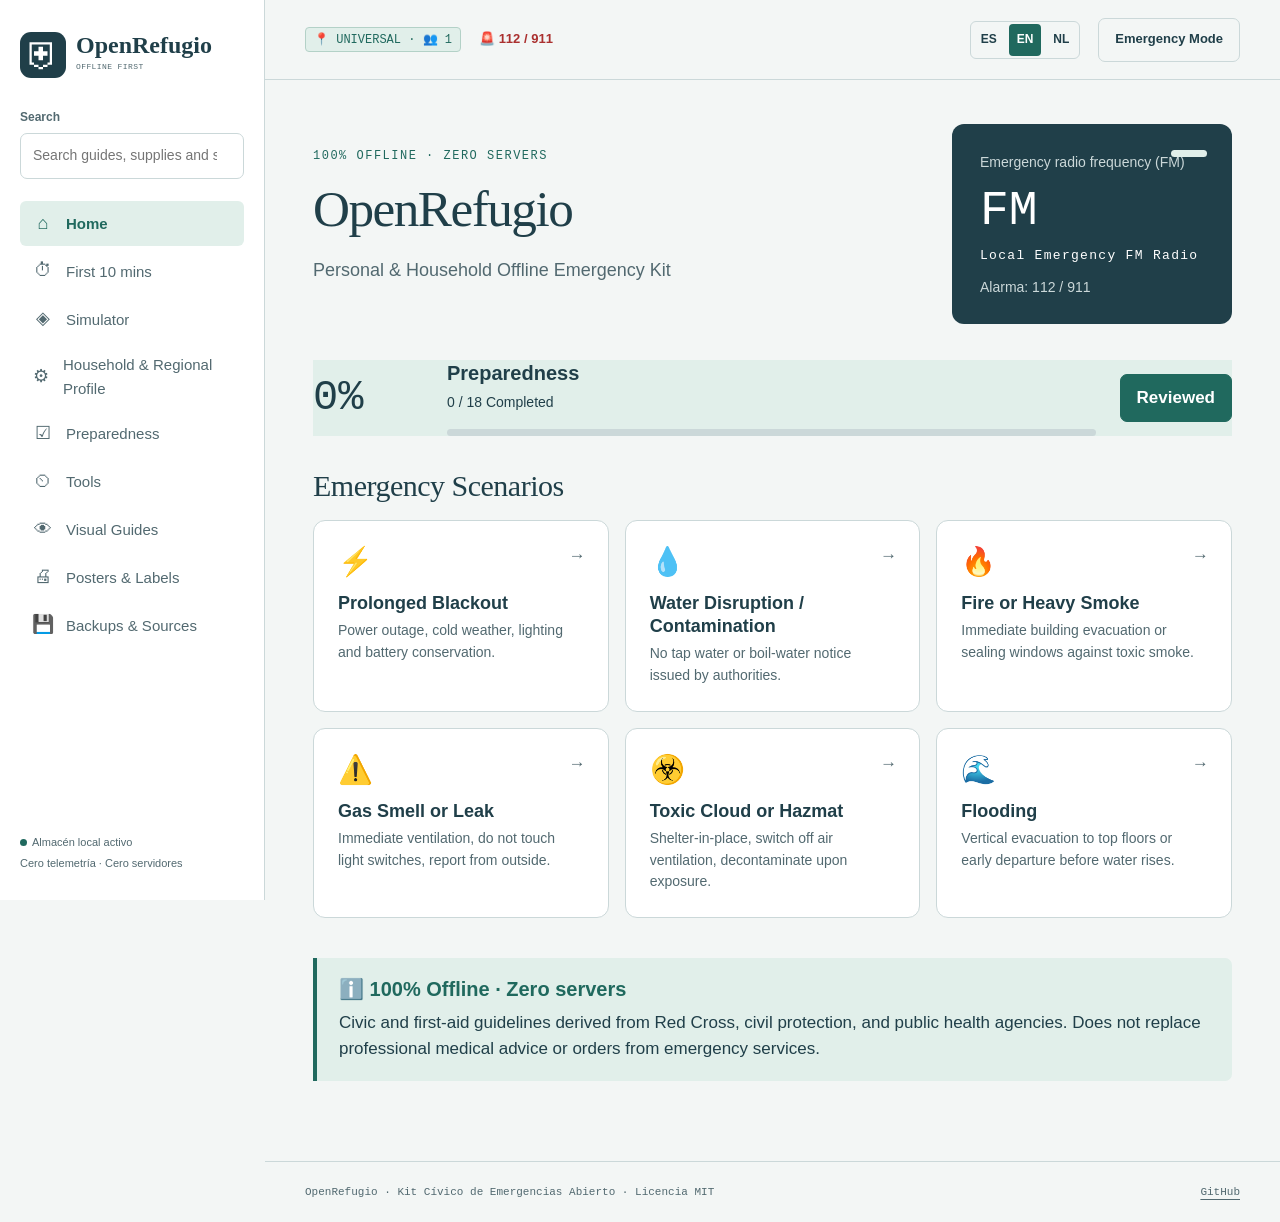
==== commit 610d1d58: "feat: buscador en la barra lateral (rutas, escenarios, guías, herramientas y carteles) - Input de bú" ====
--- a/index.html
+++ b/index.html
@@ -20,6 +20,10 @@
       </div>
     </a>
 
+    <label class="search-label" for="search" id="search-label">Buscar</label>
+    <input id="search" type="search" autocomplete="off">
+    <div id="search-results" class="search-results" hidden></div>
+
     <nav id="navigation" aria-label="Navegación principal"></nav>
 
     <div class="sidebar-bottom">
@@ -41,6 +45,7 @@
   <script src="profile.js"></script>
   <script src="content.js"></script>
   <script src="herramientas.js"></script>
+  <script src="posters.js"></script>
   <script src="app.js"></script>
   <script>
     if ('serviceWorker' in navigator) {
--- a/styles.css
+++ b/styles.css
@@ -1,5 +1,5 @@
 :root{--paper:#f3f6f5;--white:#fff;--ink:#203f49;--muted:#526970;--line:#cbd8d9;--teal:#20695e;--mint:#e1efea;--red:#aa302f;--red-bg:#fff0ed;--amber:#805413;--amber-bg:#fff5df;--radius:12px;--body:Calibri,'Segoe UI',Arial,sans-serif;--display:Georgia,'Times New Roman',serif;--mono:Consolas,'Courier New',monospace}
-*{box-sizing:border-box}body{margin:0;background:var(--paper);color:var(--ink);font:17px/1.55 var(--body)}a{color:var(--teal);text-underline-offset:4px}button,input,select,textarea{font:inherit}button,a,input,select,textarea{-webkit-tap-highlight-color:transparent}button{cursor:pointer}button,a.button{min-height:44px;border:1px solid var(--line);border-radius:7px;padding:10px 16px;background:var(--white);color:var(--ink);text-decoration:none;font-weight:600}button:hover,a.button:hover{border-color:var(--teal);background:var(--mint)}:focus-visible{outline:3px solid var(--teal);outline-offset:4px}input,select,textarea{width:100%;min-height:46px;padding:10px 12px;border:1px solid var(--line);border-radius:7px;background:var(--white);color:var(--ink)}input[type=checkbox]{width:23px;min-height:23px;height:23px;accent-color:var(--teal);flex-shrink:0}input[type=file]{max-width:100%}textarea{resize:vertical;min-height:90px}label{display:block;font-size:15px;font-weight:600}small,.muted{color:var(--muted)}small{font-size:14px}h1,h2,h3,p{margin-top:0}h1{font:normal clamp(36px,4vw,56px)/1.08 var(--display);letter-spacing:-1.5px;margin-bottom:20px}h2{font:normal 30px/1.2 var(--display);letter-spacing:-.5px}h3{font-size:20px;line-height:1.3}p{margin-bottom:16px}li{margin-bottom:8px}ul,ol{padding-left:25px}.sidebar{position:fixed;inset:0 auto 0 0;width:265px;padding:28px 20px;background:var(--white);border-right:1px solid var(--line);display:flex;flex-direction:column;overflow:auto}.brand{display:flex;gap:12px;align-items:center;text-decoration:none;color:var(--ink);font:32px/1 var(--display);margin:4px 0 30px}.brand-icon{display:grid;place-items:center;background:var(--ink);color:var(--white);border-radius:11px;width:46px;height:46px;font:36px var(--body)}.brand small{display:block;font:8px/2.4 var(--mono);letter-spacing:.4px;white-space:nowrap}.mode-switch{display:flex;background:var(--paper);border:1px solid var(--line);border-radius:8px;padding:4px;margin-bottom:24px}.mode-switch button{font-size:13px;padding:7px 8px;flex:1;border:0;background:transparent;min-height:44px}.mode-switch button[aria-pressed=true]{background:var(--ink);color:var(--white)}.search-label{font-size:12px;color:var(--muted);margin-bottom:6px}#search{font-size:14px;margin-bottom:20px}.nav-label{font:11px var(--mono);letter-spacing:1.5px;color:var(--muted);margin:18px 12px 8px}.nav-link{display:flex;gap:12px;align-items:center;min-height:44px;padding:9px 12px;margin:2px 0;color:var(--muted);text-decoration:none;font-size:15px;border-radius:6px}.nav-link .symbol{font-size:18px;width:22px;text-align:center}.nav-link[aria-current=page]{color:var(--teal);background:var(--mint);font-weight:700}.nav-link:hover{background:var(--paper)}.sidebar-bottom{margin-top:auto;padding-top:30px;font-size:11px;color:var(--muted)}.sidebar-bottom small{display:block;font-size:11px;margin-top:4px}.local-dot{width:7px;height:7px;background:var(--teal);border-radius:50%;display:inline-block;margin-right:5px}.workspace{margin-left:265px}.topbar{height:80px;padding:0 40px;display:flex;justify-content:space-between;align-items:center;border-bottom:1px solid var(--line);font-size:13px;gap:12px}.topbar>div{display:flex;gap:18px;align-items:center}.quiet{background:transparent;font-size:13px}.call{display:inline-flex;align-items:center;min-height:44px;font-weight:700;color:var(--red);text-decoration:none;padding:11px 0;white-space:nowrap}main{max-width:1240px;min-height:80vh;padding:44px 48px 60px;margin:auto}.eyebrow{font:12px/1.5 var(--mono);letter-spacing:1.5px;text-transform:uppercase;color:var(--teal);margin-bottom:16px}.intro{max-width:660px;font-size:18px;color:var(--muted)}.hero{display:grid;grid-template-columns:minmax(0,1fr) 280px;gap:40px;align-items:center;margin-bottom:36px}.signal{background:var(--ink);color:var(--white);padding:25px 28px;border-radius:var(--radius);position:relative}.signal small{color:var(--line)}.signal strong{display:block;font:48px/1.1 var(--mono);margin:10px 0}.signal .frequency{font:13px var(--mono);letter-spacing:1.3px}.signal p{font-size:14px;margin:14px 0 0;color:var(--line)}.signal:before{content:'';position:absolute;width:36px;height:7px;top:26px;right:25px;background:var(--mint);border-radius:4px}.emergency-strip{display:flex;gap:24px;align-items:center;justify-content:space-between;background:var(--red-bg);border:1px solid #e5bcb4;border-radius:var(--radius);padding:24px;margin-bottom:34px}.emergency-strip h3{color:var(--red);margin-bottom:6px}.emergency-strip p{margin:0;font-size:15px}.primary,a.primary{background:var(--teal);border-color:var(--teal);color:var(--white)}.primary:hover,a.primary:hover{background:var(--ink);color:var(--white)}.danger-button,a.danger-button{background:var(--red);border-color:var(--red);color:var(--white);white-space:nowrap}.section-title{display:flex;justify-content:space-between;align-items:baseline;gap:20px;margin:32px 0 16px}.section-title h2{margin:0}.grid{display:grid;grid-template-columns:repeat(3,minmax(0,1fr));gap:16px}.grid.two{grid-template-columns:repeat(2,minmax(0,1fr))}.panel{background:var(--white);border:1px solid var(--line);border-radius:var(--radius);padding:24px;margin-bottom:20px;min-width:0}.grid .panel{margin:0}.scenario{display:block;text-decoration:none;color:var(--ink);min-height:152px;position:relative;transition:background .15s}.scenario:hover{background:var(--mint);border-color:var(--teal)}.scenario .symbol{display:block;font:28px var(--body);margin-bottom:14px}.scenario h3{font-size:18px;margin-bottom:5px}.scenario p{color:var(--muted);font-size:14px;margin:0;padding-right:10px}.scenario .arrow{position:absolute;top:22px;right:22px;color:var(--muted)}.readiness{display:grid;grid-template-columns:110px minmax(0,1fr) auto;align-items:center;gap:24px;background:var(--mint);border-color:#b3d1c7}.readiness strong{font:42px/1 var(--mono)}.readiness h3{margin:0 0 6px}.readiness p{font-size:14px;margin:0}.progress{height:7px;background:var(--line);border-radius:4px;overflow:hidden;margin-top:15px}.progress span{height:100%;display:block;background:var(--teal)}.actions{display:flex;gap:10px;align-items:center;flex-wrap:wrap;margin-top:20px}.warning{padding:18px 22px;border-left:4px solid var(--red);background:var(--red-bg);margin:20px 0;border-radius:0 7px 7px 0}.warning h3{color:var(--red);margin-bottom:8px}.warning p:last-child{margin:0}.info{background:var(--mint);border-left-color:var(--teal)}.info h3{color:var(--teal)}.amber{background:var(--amber-bg);border-left-color:var(--amber)}.steps{list-style:none;padding:0;counter-reset:step}.steps li{display:flex;gap:20px;padding:18px 0;border-bottom:1px solid var(--line);counter-increment:step;align-items:flex-start}.steps li:before{content:counter(step,decimal-leading-zero);font:22px var(--mono);color:var(--teal);width:35px;flex-shrink:0}.steps strong{display:block;margin-bottom:5px}.steps p{margin:0}.checkrow{display:flex;gap:14px;padding:14px 0;border-bottom:1px solid var(--line);font-weight:400;align-items:flex-start;cursor:pointer}.checkrow:last-child{border:0}.checkrow strong{display:block;font-weight:600}.checkrow small{display:block;font-weight:400}.checked strong{text-decoration:line-through;color:var(--muted)}.form-grid{display:grid;grid-template-columns:repeat(3,minmax(0,1fr));gap:20px}.field small{display:block;margin-top:5px}.field label{margin-bottom:6px}.wide{grid-column:1/-1}.stat{font:36px var(--mono);margin-bottom:7px}.stat small{font:15px var(--body)}.resource-line{display:flex;align-items:center;justify-content:space-between;gap:15px;border-bottom:1px solid var(--line);padding:12px 0}.resource-line:last-child{border:0}.resource-line strong{font-family:var(--mono)}.empty{padding:24px;background:var(--paper);border:1px dashed var(--line);border-radius:7px}.tag{display:inline-block;font:11px var(--mono);padding:5px 8px;border:1px solid var(--line);border-radius:4px;margin:0 5px 5px 0}.timeline{border-left:2px solid var(--line);padding-left:25px}.timeline>div{padding:0 0 25px;position:relative}.timeline>div:before{content:'';position:absolute;left:-31px;top:6px;height:10px;width:10px;border-radius:50%;background:var(--teal)}.timeline h3{margin-bottom:7px}.timeline p{margin:0}.source{font-size:13px;color:var(--muted);margin:20px 0 0}.source a{overflow-wrap:anywhere}details{background:var(--white);border:1px solid var(--line);border-radius:8px;margin:12px 0}summary{padding:18px 22px;font-weight:700;cursor:pointer;min-height:52px}details .detail{padding:0 22px 22px}details .detail p:last-child{margin:0}.phrase{padding:17px 0;border-bottom:1px solid var(--line)}.phrase strong{display:block;font-size:22px}.phrase span{display:block;color:var(--muted)}.phrase small{font-size:15px}.message{font:17px/1.8 var(--mono);background:var(--paper);padding:20px;border-radius:7px;overflow-wrap:anywhere}table{width:100%;border-collapse:collapse;font-size:15px}th,td{text-align:left;border-bottom:1px solid var(--line);padding:12px 8px;overflow-wrap:anywhere}.table-wrap{overflow:auto}footer{display:flex;justify-content:space-between;flex-wrap:wrap;gap:18px;border-top:1px solid var(--line);padding:24px 40px;font:11px var(--mono);color:var(--muted)}footer a{color:var(--muted)}.notice{position:fixed;bottom:20px;left:50%;transform:translateX(-50%);max-width:calc(100% - 30px);padding:16px 24px;background:var(--ink);color:var(--white);border-radius:8px;box-shadow:0 5px 20px #203f4930;z-index:100;font-size:15px}.skip{position:fixed;top:-100px;left:20px;z-index:200;background:white;padding:15px}.skip:focus{top:10px}[hidden]{display:none!important}body.emergency main{font-size:21px}body.emergency .steps{font-size:23px}body.emergency .scenario h3{font-size:23px}body.emergency .scenario{min-height:180px}body.emergency .mode-switch button[aria-pressed=true]{background:var(--red)}.contact-card h3{margin-bottom:6px}.contact-card p{white-space:pre-wrap;overflow-wrap:anywhere}.contact-card a{font-family:var(--mono)}
+*{box-sizing:border-box}body{margin:0;background:var(--paper);color:var(--ink);font:17px/1.55 var(--body)}a{color:var(--teal);text-underline-offset:4px}button,input,select,textarea{font:inherit}button,a,input,select,textarea{-webkit-tap-highlight-color:transparent}button{cursor:pointer}button,a.button{min-height:44px;border:1px solid var(--line);border-radius:7px;padding:10px 16px;background:var(--white);color:var(--ink);text-decoration:none;font-weight:600}button:hover,a.button:hover{border-color:var(--teal);background:var(--mint)}:focus-visible{outline:3px solid var(--teal);outline-offset:4px}input,select,textarea{width:100%;min-height:46px;padding:10px 12px;border:1px solid var(--line);border-radius:7px;background:var(--white);color:var(--ink)}input[type=checkbox]{width:23px;min-height:23px;height:23px;accent-color:var(--teal);flex-shrink:0}input[type=file]{max-width:100%}textarea{resize:vertical;min-height:90px}label{display:block;font-size:15px;font-weight:600}small,.muted{color:var(--muted)}small{font-size:14px}h1,h2,h3,p{margin-top:0}h1{font:normal clamp(36px,4vw,56px)/1.08 var(--display);letter-spacing:-1.5px;margin-bottom:20px}h2{font:normal 30px/1.2 var(--display);letter-spacing:-.5px}h3{font-size:20px;line-height:1.3}p{margin-bottom:16px}li{margin-bottom:8px}ul,ol{padding-left:25px}.sidebar{position:fixed;inset:0 auto 0 0;width:265px;padding:28px 20px;background:var(--white);border-right:1px solid var(--line);display:flex;flex-direction:column;overflow:auto}.brand{display:flex;gap:10px;align-items:center;text-decoration:none;color:var(--ink);font:24px/1 var(--display);white-space:nowrap;margin:4px 0 30px}.brand-icon{display:grid;place-items:center;background:var(--ink);color:var(--white);border-radius:11px;width:46px;height:46px;font:36px var(--body)}.brand small{display:block;font:8px/2.4 var(--mono);letter-spacing:.4px;white-space:nowrap}.mode-switch{display:flex;background:var(--paper);border:1px solid var(--line);border-radius:8px;padding:4px;margin-bottom:24px}.mode-switch button{font-size:13px;padding:7px 8px;flex:1;border:0;background:transparent;min-height:44px}.mode-switch button[aria-pressed=true]{background:var(--ink);color:var(--white)}.search-label{font-size:12px;color:var(--muted);margin-bottom:6px}#search{font-size:14px;margin-bottom:20px}.nav-label{font:11px var(--mono);letter-spacing:1.5px;color:var(--muted);margin:18px 12px 8px}.nav-link{display:flex;gap:12px;align-items:center;min-height:44px;padding:9px 12px;margin:2px 0;color:var(--muted);text-decoration:none;font-size:15px;border-radius:6px}.nav-link .symbol{font-size:18px;width:22px;text-align:center}.nav-link[aria-current=page]{color:var(--teal);background:var(--mint);font-weight:700}.nav-link:hover{background:var(--paper)}.sidebar-bottom{margin-top:auto;padding-top:30px;font-size:11px;color:var(--muted)}.sidebar-bottom small{display:block;font-size:11px;margin-top:4px}.local-dot{width:7px;height:7px;background:var(--teal);border-radius:50%;display:inline-block;margin-right:5px}.workspace{margin-left:265px}.topbar{height:80px;padding:0 40px;display:flex;justify-content:space-between;align-items:center;border-bottom:1px solid var(--line);font-size:13px;gap:12px}.topbar>div{display:flex;gap:18px;align-items:center}.quiet{background:transparent;font-size:13px}.call{display:inline-flex;align-items:center;min-height:44px;font-weight:700;color:var(--red);text-decoration:none;padding:11px 0;white-space:nowrap}main{max-width:1240px;min-height:80vh;padding:44px 48px 60px;margin:auto}.eyebrow{font:12px/1.5 var(--mono);letter-spacing:1.5px;text-transform:uppercase;color:var(--teal);margin-bottom:16px}.intro{max-width:660px;font-size:18px;color:var(--muted)}.hero{display:grid;grid-template-columns:minmax(0,1fr) 280px;gap:40px;align-items:center;margin-bottom:36px}.signal{background:var(--ink);color:var(--white);padding:25px 28px;border-radius:var(--radius);position:relative}.signal small{color:var(--line)}.signal strong{display:block;font:48px/1.1 var(--mono);margin:10px 0}.signal .frequency{font:13px var(--mono);letter-spacing:1.3px}.signal p{font-size:14px;margin:14px 0 0;color:var(--line)}.signal:before{content:'';position:absolute;width:36px;height:7px;top:26px;right:25px;background:var(--mint);border-radius:4px}.emergency-strip{display:flex;gap:24px;align-items:center;justify-content:space-between;background:var(--red-bg);border:1px solid #e5bcb4;border-radius:var(--radius);padding:24px;margin-bottom:34px}.emergency-strip h3{color:var(--red);margin-bottom:6px}.emergency-strip p{margin:0;font-size:15px}.primary,a.primary{background:var(--teal);border-color:var(--teal);color:var(--white)}.primary:hover,a.primary:hover{background:var(--ink);color:var(--white)}.danger-button,a.danger-button{background:var(--red);border-color:var(--red);color:var(--white);white-space:nowrap}.section-title{display:flex;justify-content:space-between;align-items:baseline;gap:20px;margin:32px 0 16px}.section-title h2{margin:0}.grid{display:grid;grid-template-columns:repeat(3,minmax(0,1fr));gap:16px}.grid.two{grid-template-columns:repeat(2,minmax(0,1fr))}.panel{background:var(--white);border:1px solid var(--line);border-radius:var(--radius);padding:24px;margin-bottom:20px;min-width:0}.grid .panel{margin:0}.scenario{display:block;text-decoration:none;color:var(--ink);min-height:152px;position:relative;transition:background .15s}.scenario:hover{background:var(--mint);border-color:var(--teal)}.scenario .symbol{display:block;font:28px var(--body);margin-bottom:14px}.scenario h3{font-size:18px;margin-bottom:5px}.scenario p{color:var(--muted);font-size:14px;margin:0;padding-right:10px}.scenario .arrow{position:absolute;top:22px;right:22px;color:var(--muted)}.readiness{display:grid;grid-template-columns:110px minmax(0,1fr) auto;align-items:center;gap:24px;background:var(--mint);border-color:#b3d1c7}.readiness strong{font:42px/1 var(--mono)}.readiness h3{margin:0 0 6px}.readiness p{font-size:14px;margin:0}.progress{height:7px;background:var(--line);border-radius:4px;overflow:hidden;margin-top:15px}.progress span{height:100%;display:block;background:var(--teal)}.actions{display:flex;gap:10px;align-items:center;flex-wrap:wrap;margin-top:20px}.warning{padding:18px 22px;border-left:4px solid var(--red);background:var(--red-bg);margin:20px 0;border-radius:0 7px 7px 0}.warning h3{color:var(--red);margin-bottom:8px}.warning p:last-child{margin:0}.info{background:var(--mint);border-left-color:var(--teal)}.info h3{color:var(--teal)}.amber{background:var(--amber-bg);border-left-color:var(--amber)}.steps{list-style:none;padding:0;counter-reset:step}.steps li{display:flex;gap:20px;padding:18px 0;border-bottom:1px solid var(--line);counter-increment:step;align-items:flex-start}.steps li:before{content:counter(step,decimal-leading-zero);font:22px var(--mono);color:var(--teal);width:35px;flex-shrink:0}.steps strong{display:block;margin-bottom:5px}.steps p{margin:0}.checkrow{display:flex;gap:14px;padding:14px 0;border-bottom:1px solid var(--line);font-weight:400;align-items:flex-start;cursor:pointer}.checkrow:last-child{border:0}.checkrow strong{display:block;font-weight:600}.checkrow small{display:block;font-weight:400}.checked strong{text-decoration:line-through;color:var(--muted)}.form-grid{display:grid;grid-template-columns:repeat(3,minmax(0,1fr));gap:20px}.field small{display:block;margin-top:5px}.field label{margin-bottom:6px}.wide{grid-column:1/-1}.stat{font:36px var(--mono);margin-bottom:7px}.stat small{font:15px var(--body)}.resource-line{display:flex;align-items:center;justify-content:space-between;gap:15px;border-bottom:1px solid var(--line);padding:12px 0}.resource-line:last-child{border:0}.resource-line strong{font-family:var(--mono)}.empty{padding:24px;background:var(--paper);border:1px dashed var(--line);border-radius:7px}.tag{display:inline-block;font:11px var(--mono);padding:5px 8px;border:1px solid var(--line);border-radius:4px;margin:0 5px 5px 0}.timeline{border-left:2px solid var(--line);padding-left:25px}.timeline>div{padding:0 0 25px;position:relative}.timeline>div:before{content:'';position:absolute;left:-31px;top:6px;height:10px;width:10px;border-radius:50%;background:var(--teal)}.timeline h3{margin-bottom:7px}.timeline p{margin:0}.source{font-size:13px;color:var(--muted);margin:20px 0 0}.source a{overflow-wrap:anywhere}details{background:var(--white);border:1px solid var(--line);border-radius:8px;margin:12px 0}summary{padding:18px 22px;font-weight:700;cursor:pointer;min-height:52px}details .detail{padding:0 22px 22px}details .detail p:last-child{margin:0}.phrase{padding:17px 0;border-bottom:1px solid var(--line)}.phrase strong{display:block;font-size:22px}.phrase span{display:block;color:var(--muted)}.phrase small{font-size:15px}.message{font:17px/1.8 var(--mono);background:var(--paper);padding:20px;border-radius:7px;overflow-wrap:anywhere}table{width:100%;border-collapse:collapse;font-size:15px}th,td{text-align:left;border-bottom:1px solid var(--line);padding:12px 8px;overflow-wrap:anywhere}.table-wrap{overflow:auto}footer{display:flex;justify-content:space-between;flex-wrap:wrap;gap:18px;border-top:1px solid var(--line);padding:24px 40px;font:11px var(--mono);color:var(--muted)}footer a{color:var(--muted)}.notice{position:fixed;bottom:20px;left:50%;transform:translateX(-50%);max-width:calc(100% - 30px);padding:16px 24px;background:var(--ink);color:var(--white);border-radius:8px;box-shadow:0 5px 20px #203f4930;z-index:100;font-size:15px}.skip{position:fixed;top:-100px;left:20px;z-index:200;background:white;padding:15px}.skip:focus{top:10px}[hidden]{display:none!important}body.emergency main{font-size:21px}body.emergency .steps{font-size:23px}body.emergency .scenario h3{font-size:23px}body.emergency .scenario{min-height:180px}body.emergency .mode-switch button[aria-pressed=true]{background:var(--red)}.contact-card h3{margin-bottom:6px}.contact-card p{white-space:pre-wrap;overflow-wrap:anywhere}.contact-card a{font-family:var(--mono)}
 @media(min-width:1500px){main{padding-top:60px}.grid{gap:20px}}
 @media(max-width:1100px){.sidebar{width:230px;padding:24px 15px}.workspace{margin-left:230px}main{padding:32px 28px}.hero{grid-template-columns:1fr 220px;gap:22px}.signal{padding:22px}.topbar{padding:0 28px}.form-grid{grid-template-columns:repeat(2,minmax(0,1fr))}.grid{grid-template-columns:repeat(2,minmax(0,1fr))}.readiness{grid-template-columns:90px 1fr}.readiness .button{grid-column:2}.emergency-strip{align-items:flex-start}}
 @media(max-width:760px){.sidebar{position:relative;width:100%;padding:20px;overflow:visible;border-right:0;border-bottom:1px solid var(--line)}.brand{margin:0 0 20px}.sidebar-bottom{display:none}.mode-switch{position:absolute;right:18px;top:23px;margin:0;max-width:220px}.search-label{margin-top:8px}#search{margin-bottom:10px}#navigation{display:flex;overflow:auto;gap:6px;padding:4px 0;max-width:100%}.nav-label{display:none}.nav-link{white-space:nowrap;flex-shrink:0;border:1px solid var(--line);font-size:14px;padding:7px 10px}.workspace{margin:0}.topbar{height:auto;min-height:64px;padding:12px 20px;flex-wrap:wrap}.topbar>div{gap:14px}.topbar .quiet{font-size:12px;padding:7px 10px}main{padding:30px 20px 40px}.hero{grid-template-columns:1fr;gap:20px}.signal{display:grid;grid-template-columns:1fr auto;gap:0 20px}.signal strong{grid-column:2;grid-row:1/4;margin:12px 0;font-size:36px}.signal:before{display:none}.signal p{grid-column:1/-1;margin-top:10px}.emergency-strip{display:block;padding:20px}.emergency-strip .button{display:inline-block;margin-top:18px}.grid,.grid.two{grid-template-columns:1fr 1fr;gap:12px}.scenario{padding:19px;min-height:180px}.panel{padding:20px}.form-grid{grid-template-columns:1fr 1fr;gap:15px}.readiness{gap:14px}.section-title{align-items:flex-start}.section-title small{font-size:12px}.section-title h2{font-size:26px}footer{padding:24px 20px}.intro{font-size:17px}body.emergency .grid{grid-template-columns:1fr}.actions .button{flex-grow:1;text-align:center}}
@@ -42,3 +42,68 @@
 .lang-btn{font-size:12px;font-weight:700;padding:4px 8px;border:0;background:transparent;border-radius:4px;min-height:32px;cursor:pointer}
 .lang-btn[aria-pressed=true]{background:var(--teal);color:var(--white)}
 .profile-badge{display:inline-flex;align-items:center;gap:6px;font:12px var(--mono);background:var(--mint);color:var(--teal);padding:4px 8px;border-radius:4px;border:1px solid #b3d1c7}
+
+/* Carteles imprimibles A4 y etiquetas térmicas (compositor de #posters) */
+.poster-controls{display:grid;grid-template-columns:1fr 1.3fr 1.2fr 1fr;gap:18px;margin-bottom:8px}
+.poster-preview{margin:28px auto 20px;max-width:820px}
+.poster-preview-label{display:flex;justify-content:space-between;font:12px var(--mono);letter-spacing:1px;color:var(--muted);margin-bottom:8px}
+.print-poster{--poster-accent:#20695e;background:#fff;color:#111;border:2px solid #111;overflow:hidden;display:grid;grid-template-columns:1fr;grid-template-rows:60% 1fr;width:100%;aspect-ratio:210/297;box-shadow:0 10px 35px #203f4920}
+.poster-visual{min-width:0;background:#e8efec;display:grid;place-items:center;overflow:hidden;border-bottom:3px solid var(--poster-accent)}
+.poster-visual img{width:100%;height:100%;object-fit:contain;object-position:center}
+.poster-copy{padding:3.5% 5% 4%;display:flex;flex-direction:column;min-width:0}
+.poster-language{padding:0 0 4%;margin:0 0 4%;border-bottom:2px solid #111}
+.poster-language>span{display:block;font:700 12px var(--mono);letter-spacing:1.5px;text-transform:uppercase;margin-bottom:10px;color:var(--poster-accent)}
+.poster-language h2{font:900 clamp(24px,3vw,45px)/.98 var(--body);letter-spacing:-1.5px;margin:0 0 14px;text-transform:uppercase}
+.poster-language p{font-size:clamp(14px,1.45vw,21px);line-height:1.3;margin:0 0 10px}
+.poster-language strong{font-size:clamp(13px,1.2vw,18px);line-height:1.3}
+.poster-language:last-of-type{border-bottom:0}
+.poster-footer{margin-top:auto;border-top:3px solid #111;padding-top:10px;display:flex;justify-content:space-between;gap:14px;font:11px/1.25 var(--mono);color:#111}
+.poster-red{--poster-accent:#9f2424}.poster-amber{--poster-accent:#78500d}
+.poster-mono .poster-visual img,.poster-small .poster-visual img,.poster-large .poster-visual img{filter:grayscale(1) contrast(1.6)}
+.poster-mono{--poster-accent:#000}
+.poster-columns .poster-copy{display:grid;grid-template-columns:repeat(3,1fr);gap:6mm;align-content:start}
+.poster-columns .poster-language{border:0;margin:0;padding:0}
+.poster-columns .poster-footer{grid-column:1/-1}
+.poster-a4h{aspect-ratio:297/210;grid-template-columns:70.7% 1fr;grid-template-rows:1fr}
+.poster-a4h .poster-visual{border-bottom:0;border-right:3px solid var(--poster-accent)}
+.poster-a4h .poster-language h2{font-size:clamp(18px,2.4vw,36px)}
+.poster-a4h .poster-language p{font-size:clamp(12px,1.2vw,17px)}
+.poster-a4h .poster-language strong{font-size:clamp(11px,1.05vw,15px)}
+.poster-large{aspect-ratio:101.6/152.4;grid-template-rows:50% 1fr}
+.poster-large .poster-copy{padding:3mm 4mm}
+.poster-large .poster-language>span{font-size:clamp(6px,.9vw,10px);margin-bottom:2px}
+.poster-large .poster-language h2{font-size:clamp(14px,2.6vw,34px);line-height:1;letter-spacing:-.5px;margin-bottom:4px}
+.poster-large .poster-language p{font-size:clamp(9px,1.5vw,17px);font-weight:700;line-height:1.15;margin:0 0 4px}
+.poster-large .poster-language strong{font-size:clamp(8px,1.2vw,14px);font-weight:800}
+.poster-large .poster-footer{padding-top:3px;border-top:1px solid #000;font-size:clamp(6px,.7vw,9px)}
+.poster-small{grid-template-columns:39% 61%;box-shadow:0 5px 20px #203f4920}
+.poster-small .poster-visual{border-bottom:0;border-right:2px solid var(--poster-accent)}
+.poster-small .poster-copy{padding:4%}
+.poster-small .poster-language{border:0;margin:0;padding:0}
+.poster-small .poster-language>span{font-size:clamp(6px,.9vw,10px);margin-bottom:2px;color:#000}
+.poster-small .poster-language h2{font-size:clamp(12px,2.4vw,26px);line-height:.95;letter-spacing:-.5px;margin-bottom:4px}
+.poster-small .poster-language p{font-size:clamp(8px,1.25vw,13px);font-weight:700;line-height:1.05;margin:0}
+.poster-small .poster-language strong{display:none}
+.poster-small .poster-footer{padding-top:3px;border-top:1px solid #000;font-size:clamp(5px,.7vw,8px)}
+.poster-small .poster-footer span{display:none}
+.poster-tiny .poster-footer{display:none}
+#poster-print-root[data-mode=all] .print-poster{margin-bottom:24px}
+/* Señales de advertencia: banda superior, pictograma vectorial propio y frase de acción. */
+.poster-sign{--sign-accent:#20695e;grid-template-columns:1fr;grid-template-rows:auto 1fr auto;border:2.2mm solid #111;background:#fff}
+.sign-band{display:flex;justify-content:space-between;align-items:center;gap:10px;background:var(--sign-accent);color:#fff;padding:.45em .6em;font:900 clamp(15px,2.4vw,32px)/1 var(--body);letter-spacing:1.2px}
+.sign-band small{font:700 .32em var(--mono);letter-spacing:2px;white-space:nowrap}
+.sign-peligro,.sign-prohibido{--sign-accent:#9f2424}.sign-advertencia{--sign-accent:#78500d}.sign-emergencia{--sign-accent:#1c7a44}
+.sign-picto{display:grid;place-items:center;padding:4%;min-height:0;color:#111;border-bottom:.8mm solid #111}
+.sign-picto svg{width:100%;height:100%;max-height:100%}
+.sign-lines{padding:2.5% 4%;display:flex;flex-direction:column;gap:4px}
+.sign-lines p{margin:0;font-size:clamp(10px,1.4vw,18px);line-height:1.25}
+.poster-mono .sign-band{background:#111}
+@media(max-width:760px){.poster-controls{grid-template-columns:1fr 1fr}.print-poster{grid-template-columns:1fr;grid-template-rows:auto 1fr;aspect-ratio:auto}.poster-a4 .poster-visual,.poster-large .poster-visual{aspect-ratio:1.45}.poster-a4h{grid-template-columns:1fr;grid-template-rows:auto 1fr}.poster-a4h .poster-visual{aspect-ratio:1.6;border-right:0;border-bottom:3px solid var(--poster-accent)}.poster-columns .poster-copy{grid-template-columns:1fr}.poster-copy{padding:24px}.poster-language h2{font-size:28px}.poster-language p{font-size:16px}.poster-small{grid-template-columns:39% 61%}.poster-small .poster-visual{aspect-ratio:auto}.poster-small .poster-copy{padding:4%}.poster-small .poster-language h2{font-size:clamp(12px,4.2vw,18px)}.poster-small .poster-language p{font-size:clamp(8px,2.4vw,11px)}.poster-sign{grid-template-columns:1fr;grid-template-rows:auto 1fr auto}.poster-sign .sign-picto{min-height:190px}.poster-sign .sign-picto svg{height:auto}}
+@media print{body.poster-printing{padding-bottom:0!important}body.poster-printing .sidebar,body.poster-printing .topbar,body.poster-printing .workspace>footer,body.poster-printing main>*:not(.poster-preview),body.poster-printing .poster-preview>.poster-preview-label{display:none!important}body.poster-printing .poster-preview{margin:0!important;max-width:none!important}body.poster-printing #poster-print-root{display:block!important}body.poster-printing .print-poster{box-shadow:none;border:0;break-after:page;page-break-after:always}body.poster-printing .print-poster:last-child{break-after:auto;page-break-after:auto}body.poster-printing .poster-copy{padding:6mm}body.poster-printing .poster-language h2{font-size:28pt}body.poster-printing .poster-language p{font-size:13pt}body.poster-printing .poster-language strong{font-size:11pt}body.poster-printing .print-poster:not(.poster-tiny) .poster-footer{display:flex!important}body.poster-printing .poster-tiny .poster-footer{display:none!important}body.poster-printing .poster-a4h .poster-language h2{font-size:20pt}body.poster-printing .poster-a4h .poster-language p{font-size:11pt}body.poster-printing .poster-a4h .poster-language strong{font-size:9.5pt}body.poster-printing .poster-a4.poster-columns .poster-copy{padding:5mm 6mm;gap:6mm}body.poster-printing .poster-a4.poster-columns .poster-language h2{font-size:24pt}body.poster-printing .poster-a4.poster-columns .poster-language p{font-size:12pt}body.poster-printing .poster-a4.poster-columns .poster-language strong{font-size:11pt}body.poster-printing .poster-large .poster-copy{padding:3mm;gap:3mm}body.poster-printing .poster-large .poster-language>span{font-size:8pt}body.poster-printing .poster-large .poster-language h2{font-size:18pt}body.poster-printing .poster-large .poster-language p{font-size:12pt;font-weight:700}body.poster-printing .poster-large .poster-language strong{font-size:12pt;font-weight:800}body.poster-printing .poster-large .poster-footer{font-size:7pt}body.poster-printing .poster-small{grid-template-columns:39% 61%}body.poster-printing .poster-small .poster-copy{padding:1.5mm}body.poster-printing .poster-small .poster-language>span{font-size:var(--ps-span,7pt);margin-bottom:1mm}body.poster-printing .poster-small .poster-language h2{font-size:var(--ps-title,13pt);margin-bottom:1mm}body.poster-printing .poster-small .poster-language p{font-size:var(--ps-p,8.5pt);font-weight:700}body.poster-printing .poster-small .poster-footer{font-size:var(--ps-foot,6pt);padding-top:.7mm}body.poster-printing .poster-sign{border:2.2mm solid #111}body.poster-printing .sign-band{font-size:20pt}body.poster-printing .sign-lines p{font-size:12.5pt}body.poster-printing .poster-a4h .sign-band{font-size:14pt}body.poster-printing .poster-a4h .sign-lines p{font-size:10.5pt}body.poster-printing .poster-large .sign-band{font-size:11pt}body.poster-printing .poster-large .sign-lines p{font-size:9.5pt}}
+.search-results{background:var(--white);border:1px solid var(--line);border-radius:8px;margin:0 0 16px;max-height:260px;overflow:auto;flex-shrink:0}
+.search-results a{display:block;padding:10px 12px;text-decoration:none;color:var(--ink);border-bottom:1px solid var(--line)}
+.search-results a:last-child{border-bottom:0}
+.search-results a:hover{background:var(--mint)}
+.search-results strong{display:block;font-size:14px}
+.search-results small{display:block;color:var(--muted);font-size:12px;margin-top:2px}
+.search-results p{margin:0;padding:12px}
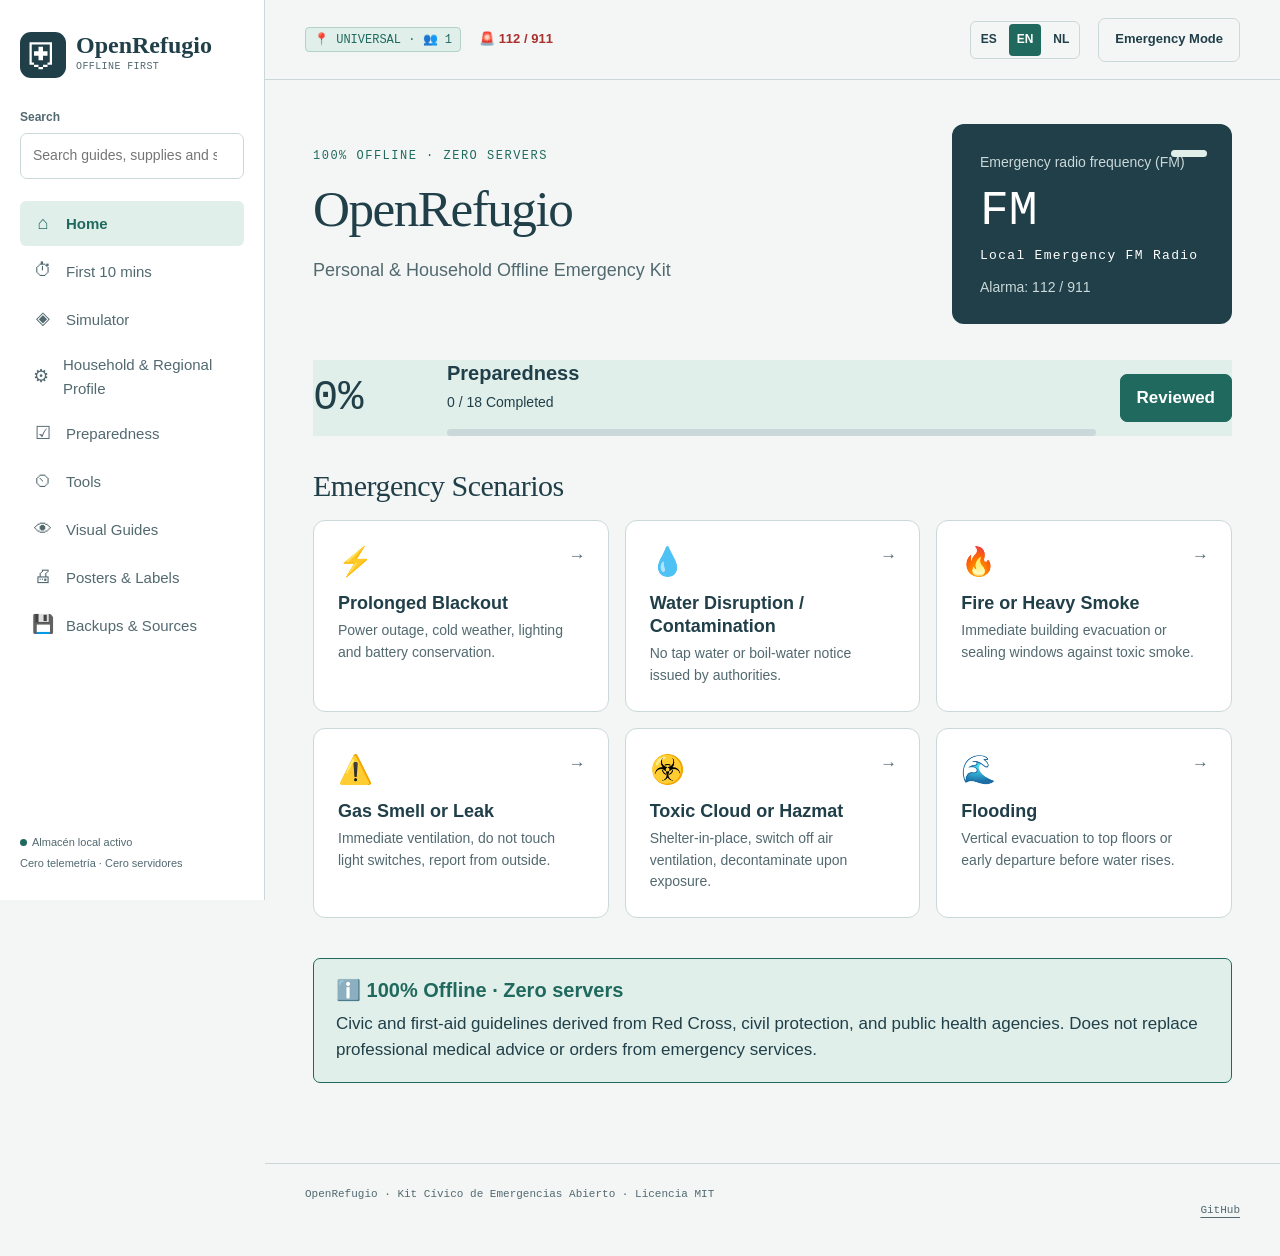
==== commit 99f9abc7: "feat: miniatura al compartir (Open Graph) index.html no tenía etiquetas Open Graph y el enlace salía" ====
--- a/index.html
+++ b/index.html
@@ -5,6 +5,14 @@
   <meta name="viewport" content="width=device-width, initial-scale=1.0">
   <meta name="description" content="OpenRefugio · Kit Personal y Familiar de Emergencias Offline. 100% estático, seguro y sin servidores.">
   <title>OpenRefugio · Kit de Emergencias Offline</title>
+  <meta property="og:type" content="website">
+  <meta property="og:title" content="OpenRefugio · Kit de Emergencias Offline">
+  <meta property="og:description" content="Kit personal y familiar de emergencias, sin conexión: 100% estático, seguro y sin servidores.">
+  <meta property="og:url" content="https://zaswear.github.io/open-refugio/">
+  <meta property="og:image" content="https://zaswear.github.io/open-refugio/og.png">
+  <meta property="og:image:width" content="1200">
+  <meta property="og:image:height" content="630">
+  <meta name="twitter:card" content="summary_large_image">
   <link rel="stylesheet" href="styles.css">
   <link rel="icon" type="image/svg+xml" href="icon.svg">
   <link rel="apple-touch-icon" href="icon-180.png">
--- a/styles.css
+++ b/styles.css
@@ -1,5 +1,5 @@
 :root{--paper:#f3f6f5;--white:#fff;--ink:#203f49;--muted:#526970;--line:#cbd8d9;--teal:#20695e;--mint:#e1efea;--red:#aa302f;--red-bg:#fff0ed;--amber:#805413;--amber-bg:#fff5df;--radius:12px;--body:Calibri,'Segoe UI',Arial,sans-serif;--display:Georgia,'Times New Roman',serif;--mono:Consolas,'Courier New',monospace}
-*{box-sizing:border-box}body{margin:0;background:var(--paper);color:var(--ink);font:17px/1.55 var(--body)}a{color:var(--teal);text-underline-offset:4px}button,input,select,textarea{font:inherit}button,a,input,select,textarea{-webkit-tap-highlight-color:transparent}button{cursor:pointer}button,a.button{min-height:44px;border:1px solid var(--line);border-radius:7px;padding:10px 16px;background:var(--white);color:var(--ink);text-decoration:none;font-weight:600}button:hover,a.button:hover{border-color:var(--teal);background:var(--mint)}:focus-visible{outline:3px solid var(--teal);outline-offset:4px}input,select,textarea{width:100%;min-height:46px;padding:10px 12px;border:1px solid var(--line);border-radius:7px;background:var(--white);color:var(--ink)}input[type=checkbox]{width:23px;min-height:23px;height:23px;accent-color:var(--teal);flex-shrink:0}input[type=file]{max-width:100%}textarea{resize:vertical;min-height:90px}label{display:block;font-size:15px;font-weight:600}small,.muted{color:var(--muted)}small{font-size:14px}h1,h2,h3,p{margin-top:0}h1{font:normal clamp(36px,4vw,56px)/1.08 var(--display);letter-spacing:-1.5px;margin-bottom:20px}h2{font:normal 30px/1.2 var(--display);letter-spacing:-.5px}h3{font-size:20px;line-height:1.3}p{margin-bottom:16px}li{margin-bottom:8px}ul,ol{padding-left:25px}.sidebar{position:fixed;inset:0 auto 0 0;width:265px;padding:28px 20px;background:var(--white);border-right:1px solid var(--line);display:flex;flex-direction:column;overflow:auto}.brand{display:flex;gap:10px;align-items:center;text-decoration:none;color:var(--ink);font:24px/1 var(--display);white-space:nowrap;margin:4px 0 30px}.brand-icon{display:grid;place-items:center;background:var(--ink);color:var(--white);border-radius:11px;width:46px;height:46px;font:36px var(--body)}.brand small{display:block;font:8px/2.4 var(--mono);letter-spacing:.4px;white-space:nowrap}.mode-switch{display:flex;background:var(--paper);border:1px solid var(--line);border-radius:8px;padding:4px;margin-bottom:24px}.mode-switch button{font-size:13px;padding:7px 8px;flex:1;border:0;background:transparent;min-height:44px}.mode-switch button[aria-pressed=true]{background:var(--ink);color:var(--white)}.search-label{font-size:12px;color:var(--muted);margin-bottom:6px}#search{font-size:14px;margin-bottom:20px}.nav-label{font:11px var(--mono);letter-spacing:1.5px;color:var(--muted);margin:18px 12px 8px}.nav-link{display:flex;gap:12px;align-items:center;min-height:44px;padding:9px 12px;margin:2px 0;color:var(--muted);text-decoration:none;font-size:15px;border-radius:6px}.nav-link .symbol{font-size:18px;width:22px;text-align:center}.nav-link[aria-current=page]{color:var(--teal);background:var(--mint);font-weight:700}.nav-link:hover{background:var(--paper)}.sidebar-bottom{margin-top:auto;padding-top:30px;font-size:11px;color:var(--muted)}.sidebar-bottom small{display:block;font-size:11px;margin-top:4px}.local-dot{width:7px;height:7px;background:var(--teal);border-radius:50%;display:inline-block;margin-right:5px}.workspace{margin-left:265px}.topbar{height:80px;padding:0 40px;display:flex;justify-content:space-between;align-items:center;border-bottom:1px solid var(--line);font-size:13px;gap:12px}.topbar>div{display:flex;gap:18px;align-items:center}.quiet{background:transparent;font-size:13px}.call{display:inline-flex;align-items:center;min-height:44px;font-weight:700;color:var(--red);text-decoration:none;padding:11px 0;white-space:nowrap}main{max-width:1240px;min-height:80vh;padding:44px 48px 60px;margin:auto}.eyebrow{font:12px/1.5 var(--mono);letter-spacing:1.5px;text-transform:uppercase;color:var(--teal);margin-bottom:16px}.intro{max-width:660px;font-size:18px;color:var(--muted)}.hero{display:grid;grid-template-columns:minmax(0,1fr) 280px;gap:40px;align-items:center;margin-bottom:36px}.signal{background:var(--ink);color:var(--white);padding:25px 28px;border-radius:var(--radius);position:relative}.signal small{color:var(--line)}.signal strong{display:block;font:48px/1.1 var(--mono);margin:10px 0}.signal .frequency{font:13px var(--mono);letter-spacing:1.3px}.signal p{font-size:14px;margin:14px 0 0;color:var(--line)}.signal:before{content:'';position:absolute;width:36px;height:7px;top:26px;right:25px;background:var(--mint);border-radius:4px}.emergency-strip{display:flex;gap:24px;align-items:center;justify-content:space-between;background:var(--red-bg);border:1px solid #e5bcb4;border-radius:var(--radius);padding:24px;margin-bottom:34px}.emergency-strip h3{color:var(--red);margin-bottom:6px}.emergency-strip p{margin:0;font-size:15px}.primary,a.primary{background:var(--teal);border-color:var(--teal);color:var(--white)}.primary:hover,a.primary:hover{background:var(--ink);color:var(--white)}.danger-button,a.danger-button{background:var(--red);border-color:var(--red);color:var(--white);white-space:nowrap}.section-title{display:flex;justify-content:space-between;align-items:baseline;gap:20px;margin:32px 0 16px}.section-title h2{margin:0}.grid{display:grid;grid-template-columns:repeat(3,minmax(0,1fr));gap:16px}.grid.two{grid-template-columns:repeat(2,minmax(0,1fr))}.panel{background:var(--white);border:1px solid var(--line);border-radius:var(--radius);padding:24px;margin-bottom:20px;min-width:0}.grid .panel{margin:0}.scenario{display:block;text-decoration:none;color:var(--ink);min-height:152px;position:relative;transition:background .15s}.scenario:hover{background:var(--mint);border-color:var(--teal)}.scenario .symbol{display:block;font:28px var(--body);margin-bottom:14px}.scenario h3{font-size:18px;margin-bottom:5px}.scenario p{color:var(--muted);font-size:14px;margin:0;padding-right:10px}.scenario .arrow{position:absolute;top:22px;right:22px;color:var(--muted)}.readiness{display:grid;grid-template-columns:110px minmax(0,1fr) auto;align-items:center;gap:24px;background:var(--mint);border-color:#b3d1c7}.readiness strong{font:42px/1 var(--mono)}.readiness h3{margin:0 0 6px}.readiness p{font-size:14px;margin:0}.progress{height:7px;background:var(--line);border-radius:4px;overflow:hidden;margin-top:15px}.progress span{height:100%;display:block;background:var(--teal)}.actions{display:flex;gap:10px;align-items:center;flex-wrap:wrap;margin-top:20px}.warning{padding:18px 22px;border-left:4px solid var(--red);background:var(--red-bg);margin:20px 0;border-radius:0 7px 7px 0}.warning h3{color:var(--red);margin-bottom:8px}.warning p:last-child{margin:0}.info{background:var(--mint);border-left-color:var(--teal)}.info h3{color:var(--teal)}.amber{background:var(--amber-bg);border-left-color:var(--amber)}.steps{list-style:none;padding:0;counter-reset:step}.steps li{display:flex;gap:20px;padding:18px 0;border-bottom:1px solid var(--line);counter-increment:step;align-items:flex-start}.steps li:before{content:counter(step,decimal-leading-zero);font:22px var(--mono);color:var(--teal);width:35px;flex-shrink:0}.steps strong{display:block;margin-bottom:5px}.steps p{margin:0}.checkrow{display:flex;gap:14px;padding:14px 0;border-bottom:1px solid var(--line);font-weight:400;align-items:flex-start;cursor:pointer}.checkrow:last-child{border:0}.checkrow strong{display:block;font-weight:600}.checkrow small{display:block;font-weight:400}.checked strong{text-decoration:line-through;color:var(--muted)}.form-grid{display:grid;grid-template-columns:repeat(3,minmax(0,1fr));gap:20px}.field small{display:block;margin-top:5px}.field label{margin-bottom:6px}.wide{grid-column:1/-1}.stat{font:36px var(--mono);margin-bottom:7px}.stat small{font:15px var(--body)}.resource-line{display:flex;align-items:center;justify-content:space-between;gap:15px;border-bottom:1px solid var(--line);padding:12px 0}.resource-line:last-child{border:0}.resource-line strong{font-family:var(--mono)}.empty{padding:24px;background:var(--paper);border:1px dashed var(--line);border-radius:7px}.tag{display:inline-block;font:11px var(--mono);padding:5px 8px;border:1px solid var(--line);border-radius:4px;margin:0 5px 5px 0}.timeline{border-left:2px solid var(--line);padding-left:25px}.timeline>div{padding:0 0 25px;position:relative}.timeline>div:before{content:'';position:absolute;left:-31px;top:6px;height:10px;width:10px;border-radius:50%;background:var(--teal)}.timeline h3{margin-bottom:7px}.timeline p{margin:0}.source{font-size:13px;color:var(--muted);margin:20px 0 0}.source a{overflow-wrap:anywhere}details{background:var(--white);border:1px solid var(--line);border-radius:8px;margin:12px 0}summary{padding:18px 22px;font-weight:700;cursor:pointer;min-height:52px}details .detail{padding:0 22px 22px}details .detail p:last-child{margin:0}.phrase{padding:17px 0;border-bottom:1px solid var(--line)}.phrase strong{display:block;font-size:22px}.phrase span{display:block;color:var(--muted)}.phrase small{font-size:15px}.message{font:17px/1.8 var(--mono);background:var(--paper);padding:20px;border-radius:7px;overflow-wrap:anywhere}table{width:100%;border-collapse:collapse;font-size:15px}th,td{text-align:left;border-bottom:1px solid var(--line);padding:12px 8px;overflow-wrap:anywhere}.table-wrap{overflow:auto}footer{display:flex;justify-content:space-between;flex-wrap:wrap;gap:18px;border-top:1px solid var(--line);padding:24px 40px;font:11px var(--mono);color:var(--muted)}footer a{color:var(--muted)}.notice{position:fixed;bottom:20px;left:50%;transform:translateX(-50%);max-width:calc(100% - 30px);padding:16px 24px;background:var(--ink);color:var(--white);border-radius:8px;box-shadow:0 5px 20px #203f4930;z-index:100;font-size:15px}.skip{position:fixed;top:-100px;left:20px;z-index:200;background:white;padding:15px}.skip:focus{top:10px}[hidden]{display:none!important}body.emergency main{font-size:21px}body.emergency .steps{font-size:23px}body.emergency .scenario h3{font-size:23px}body.emergency .scenario{min-height:180px}body.emergency .mode-switch button[aria-pressed=true]{background:var(--red)}.contact-card h3{margin-bottom:6px}.contact-card p{white-space:pre-wrap;overflow-wrap:anywhere}.contact-card a{font-family:var(--mono)}
+*{box-sizing:border-box}body{margin:0;background:var(--paper);color:var(--ink);font:17px/1.55 var(--body)}a{color:var(--teal);text-underline-offset:4px}button,input,select,textarea{font:inherit}button,a,input,select,textarea{-webkit-tap-highlight-color:transparent}button{cursor:pointer}button,a.button{min-height:44px;border:1px solid var(--line);border-radius:7px;padding:10px 16px;background:var(--white);color:var(--ink);text-decoration:none;font-weight:600}button:hover,a.button:hover{border-color:var(--teal);background:var(--mint)}:focus-visible{outline:3px solid var(--teal);outline-offset:4px}input,select,textarea{width:100%;min-height:46px;padding:10px 12px;border:1px solid var(--line);border-radius:7px;background:var(--white);color:var(--ink)}input[type=checkbox]{width:23px;min-height:23px;height:23px;accent-color:var(--teal);flex-shrink:0}input[type=file]{max-width:100%}textarea{resize:vertical;min-height:90px}label{display:block;font-size:15px;font-weight:600}small,.muted{color:var(--muted)}small{font-size:14px}h1,h2,h3,p{margin-top:0}h1{font:normal clamp(36px,4vw,56px)/1.08 var(--display);letter-spacing:-1.5px;margin-bottom:20px}h2{font:normal 30px/1.2 var(--display);letter-spacing:-.5px}h3{font-size:20px;line-height:1.3}p{margin-bottom:16px}li{margin-bottom:8px}ul,ol{padding-left:25px}.sidebar{position:fixed;inset:0 auto 0 0;width:265px;padding:28px 20px;background:var(--white);border-right:1px solid var(--line);display:flex;flex-direction:column;overflow:auto}.brand{display:flex;gap:10px;align-items:center;text-decoration:none;color:var(--ink);font:24px/1 var(--display);white-space:nowrap;margin:4px 0 30px}.brand-icon{display:grid;place-items:center;background:var(--ink);color:var(--white);border-radius:11px;width:46px;height:46px;font:36px var(--body)}.brand small{display:block;font:10px/2 var(--mono);letter-spacing:.4px;white-space:nowrap}.mode-switch{display:flex;background:var(--paper);border:1px solid var(--line);border-radius:8px;padding:4px;margin-bottom:24px}.mode-switch button{font-size:13px;padding:7px 8px;flex:1;border:0;background:transparent;min-height:44px}.mode-switch button[aria-pressed=true]{background:var(--ink);color:var(--white)}.search-label{font-size:12px;color:var(--muted);margin-bottom:6px}#search{font-size:14px;margin-bottom:20px}.nav-label{font:11px var(--mono);letter-spacing:1.5px;color:var(--muted);margin:18px 12px 8px}.nav-link{display:flex;gap:12px;align-items:center;min-height:44px;padding:9px 12px;margin:2px 0;color:var(--muted);text-decoration:none;font-size:15px;border-radius:6px}.nav-link .symbol{font-size:18px;width:22px;text-align:center}.nav-link[aria-current=page]{color:var(--teal);background:var(--mint);font-weight:700}.nav-link:hover{background:var(--paper)}.sidebar-bottom{margin-top:auto;padding-top:30px;font-size:11px;color:var(--muted)}.sidebar-bottom small{display:block;font-size:11px;margin-top:4px}.local-dot{width:7px;height:7px;background:var(--teal);border-radius:50%;display:inline-block;margin-right:5px}.workspace{margin-left:265px}.topbar{height:80px;padding:0 40px;display:flex;justify-content:space-between;align-items:center;border-bottom:1px solid var(--line);font-size:13px;gap:12px}.topbar>div{display:flex;gap:18px;align-items:center}.quiet{background:transparent;font-size:13px}.call{display:inline-flex;align-items:center;min-height:44px;font-weight:700;color:var(--red);text-decoration:none;padding:11px 0;white-space:nowrap}main{max-width:1240px;min-height:80vh;padding:44px 48px 60px;margin:auto}.eyebrow{font:12px/1.5 var(--mono);letter-spacing:1.5px;text-transform:uppercase;color:var(--teal);margin-bottom:16px}.intro{max-width:660px;font-size:18px;color:var(--muted)}.hero{display:grid;grid-template-columns:minmax(0,1fr) 280px;gap:40px;align-items:center;margin-bottom:36px}.signal{background:var(--ink);color:var(--white);padding:25px 28px;border-radius:var(--radius);position:relative}.signal small{color:var(--line)}.signal strong{display:block;font:48px/1.1 var(--mono);margin:10px 0}.signal .frequency{font:13px var(--mono);letter-spacing:1.3px}.signal p{font-size:14px;margin:14px 0 0;color:var(--line)}.signal:before{content:'';position:absolute;width:36px;height:7px;top:26px;right:25px;background:var(--mint);border-radius:4px}.emergency-strip{display:flex;gap:24px;align-items:center;justify-content:space-between;background:var(--red-bg);border:1px solid #e5bcb4;border-radius:var(--radius);padding:24px;margin-bottom:34px}.emergency-strip h3{color:var(--red);margin-bottom:6px}.emergency-strip p{margin:0;font-size:15px}.primary,a.primary{background:var(--teal);border-color:var(--teal);color:var(--white)}.primary:hover,a.primary:hover{background:var(--ink);color:var(--white)}.danger-button,a.danger-button{background:var(--red);border-color:var(--red);color:var(--white);white-space:nowrap}.section-title{display:flex;justify-content:space-between;align-items:baseline;gap:20px;margin:32px 0 16px}.section-title h2{margin:0}.grid{display:grid;grid-template-columns:repeat(3,minmax(0,1fr));gap:16px}.grid.two{grid-template-columns:repeat(2,minmax(0,1fr))}.panel{background:var(--white);border:1px solid var(--line);border-radius:var(--radius);padding:24px;margin-bottom:20px;min-width:0}.grid .panel{margin:0}.scenario{display:block;text-decoration:none;color:var(--ink);min-height:152px;position:relative;transition:background .15s}.scenario:hover{background:var(--mint);border-color:var(--teal)}.scenario .symbol{display:block;font:28px var(--body);margin-bottom:14px}.scenario h3{font-size:18px;margin-bottom:5px}.scenario p{color:var(--muted);font-size:14px;margin:0;padding-right:10px}.scenario .arrow{position:absolute;top:22px;right:22px;color:var(--muted)}.readiness{display:grid;grid-template-columns:110px minmax(0,1fr) auto;align-items:center;gap:24px;background:var(--mint);border-color:#b3d1c7}.readiness strong{font:42px/1 var(--mono)}.readiness h3{margin:0 0 6px}.readiness p{font-size:14px;margin:0}.progress{height:7px;background:var(--line);border-radius:4px;overflow:hidden;margin-top:15px}.progress span{height:100%;display:block;background:var(--teal)}.actions{display:flex;gap:10px;align-items:center;flex-wrap:wrap;margin-top:20px}.warning{padding:18px 22px;border:1px solid var(--red);background:var(--red-bg);margin:20px 0;border-radius:7px}.warning h3{color:var(--red);margin-bottom:8px}.warning p:last-child{margin:0}.info{background:var(--mint);border-color:var(--teal)}.info h3{color:var(--teal)}.amber{background:var(--amber-bg);border-color:var(--amber)}.steps{list-style:none;padding:0;counter-reset:step}.steps li{display:flex;gap:20px;padding:18px 0;border-bottom:1px solid var(--line);counter-increment:step;align-items:flex-start}.steps li:before{content:counter(step,decimal-leading-zero);font:22px var(--mono);color:var(--teal);width:35px;flex-shrink:0}.steps strong{display:block;margin-bottom:5px}.steps p{margin:0}.checkrow{display:flex;gap:14px;padding:14px 0;border-bottom:1px solid var(--line);font-weight:400;align-items:flex-start;cursor:pointer}.checkrow:last-child{border:0}.checkrow strong{display:block;font-weight:600}.checkrow small{display:block;font-weight:400}.checked strong{text-decoration:line-through;color:var(--muted)}.form-grid{display:grid;grid-template-columns:repeat(3,minmax(0,1fr));gap:20px}.field small{display:block;margin-top:5px}.field label{margin-bottom:6px}.wide{grid-column:1/-1}.stat{font:36px var(--mono);margin-bottom:7px}.stat small{font:15px var(--body)}.resource-line{display:flex;align-items:center;justify-content:space-between;gap:15px;border-bottom:1px solid var(--line);padding:12px 0}.resource-line:last-child{border:0}.resource-line strong{font-family:var(--mono)}.empty{padding:24px;background:var(--paper);border:1px dashed var(--line);border-radius:7px}.tag{display:inline-block;font:11px var(--mono);padding:5px 8px;border:1px solid var(--line);border-radius:4px;margin:0 5px 5px 0}.timeline{border-left:2px solid var(--line);padding-left:25px}.timeline>div{padding:0 0 25px;position:relative}.timeline>div:before{content:'';position:absolute;left:-31px;top:6px;height:10px;width:10px;border-radius:50%;background:var(--teal)}.timeline h3{margin-bottom:7px}.timeline p{margin:0}.source{font-size:13px;color:var(--muted);margin:20px 0 0}.source a{overflow-wrap:anywhere}details{background:var(--white);border:1px solid var(--line);border-radius:8px;margin:12px 0}summary{padding:18px 22px;font-weight:700;cursor:pointer;min-height:52px}details .detail{padding:0 22px 22px}details .detail p:last-child{margin:0}.phrase{padding:17px 0;border-bottom:1px solid var(--line)}.phrase strong{display:block;font-size:22px}.phrase span{display:block;color:var(--muted)}.phrase small{font-size:15px}.message{font:17px/1.8 var(--mono);background:var(--paper);padding:20px;border-radius:7px;overflow-wrap:anywhere}table{width:100%;border-collapse:collapse;font-size:15px}th,td{text-align:left;border-bottom:1px solid var(--line);padding:12px 8px;overflow-wrap:anywhere}.table-wrap{overflow:auto}footer{display:flex;justify-content:space-between;flex-wrap:wrap;gap:18px;border-top:1px solid var(--line);padding:24px 40px;font:11px var(--mono);color:var(--muted)}footer a{color:var(--muted);display:inline-flex;align-items:center;min-height:44px}.notice{position:fixed;bottom:20px;left:50%;transform:translateX(-50%);max-width:calc(100% - 30px);padding:16px 24px;background:var(--ink);color:var(--white);border-radius:8px;box-shadow:0 5px 20px #203f4930;z-index:100;font-size:15px}.skip{position:fixed;top:-100px;left:20px;z-index:200;background:white;padding:15px}.skip:focus{top:10px}[hidden]{display:none!important}body.emergency main{font-size:21px}body.emergency .steps{font-size:23px}body.emergency .scenario h3{font-size:23px}body.emergency .scenario{min-height:180px}body.emergency .mode-switch button[aria-pressed=true]{background:var(--red)}.contact-card h3{margin-bottom:6px}.contact-card p{white-space:pre-wrap;overflow-wrap:anywhere}.contact-card a{font-family:var(--mono)}
 @media(min-width:1500px){main{padding-top:60px}.grid{gap:20px}}
 @media(max-width:1100px){.sidebar{width:230px;padding:24px 15px}.workspace{margin-left:230px}main{padding:32px 28px}.hero{grid-template-columns:1fr 220px;gap:22px}.signal{padding:22px}.topbar{padding:0 28px}.form-grid{grid-template-columns:repeat(2,minmax(0,1fr))}.grid{grid-template-columns:repeat(2,minmax(0,1fr))}.readiness{grid-template-columns:90px 1fr}.readiness .button{grid-column:2}.emergency-strip{align-items:flex-start}}
 @media(max-width:760px){.sidebar{position:relative;width:100%;padding:20px;overflow:visible;border-right:0;border-bottom:1px solid var(--line)}.brand{margin:0 0 20px}.sidebar-bottom{display:none}.mode-switch{position:absolute;right:18px;top:23px;margin:0;max-width:220px}.search-label{margin-top:8px}#search{margin-bottom:10px}#navigation{display:flex;overflow:auto;gap:6px;padding:4px 0;max-width:100%}.nav-label{display:none}.nav-link{white-space:nowrap;flex-shrink:0;border:1px solid var(--line);font-size:14px;padding:7px 10px}.workspace{margin:0}.topbar{height:auto;min-height:64px;padding:12px 20px;flex-wrap:wrap}.topbar>div{gap:14px}.topbar .quiet{font-size:12px;padding:7px 10px}main{padding:30px 20px 40px}.hero{grid-template-columns:1fr;gap:20px}.signal{display:grid;grid-template-columns:1fr auto;gap:0 20px}.signal strong{grid-column:2;grid-row:1/4;margin:12px 0;font-size:36px}.signal:before{display:none}.signal p{grid-column:1/-1;margin-top:10px}.emergency-strip{display:block;padding:20px}.emergency-strip .button{display:inline-block;margin-top:18px}.grid,.grid.two{grid-template-columns:1fr 1fr;gap:12px}.scenario{padding:19px;min-height:180px}.panel{padding:20px}.form-grid{grid-template-columns:1fr 1fr;gap:15px}.readiness{gap:14px}.section-title{align-items:flex-start}.section-title small{font-size:12px}.section-title h2{font-size:26px}footer{padding:24px 20px}.intro{font-size:17px}body.emergency .grid{grid-template-columns:1fr}.actions .button{flex-grow:1;text-align:center}}
